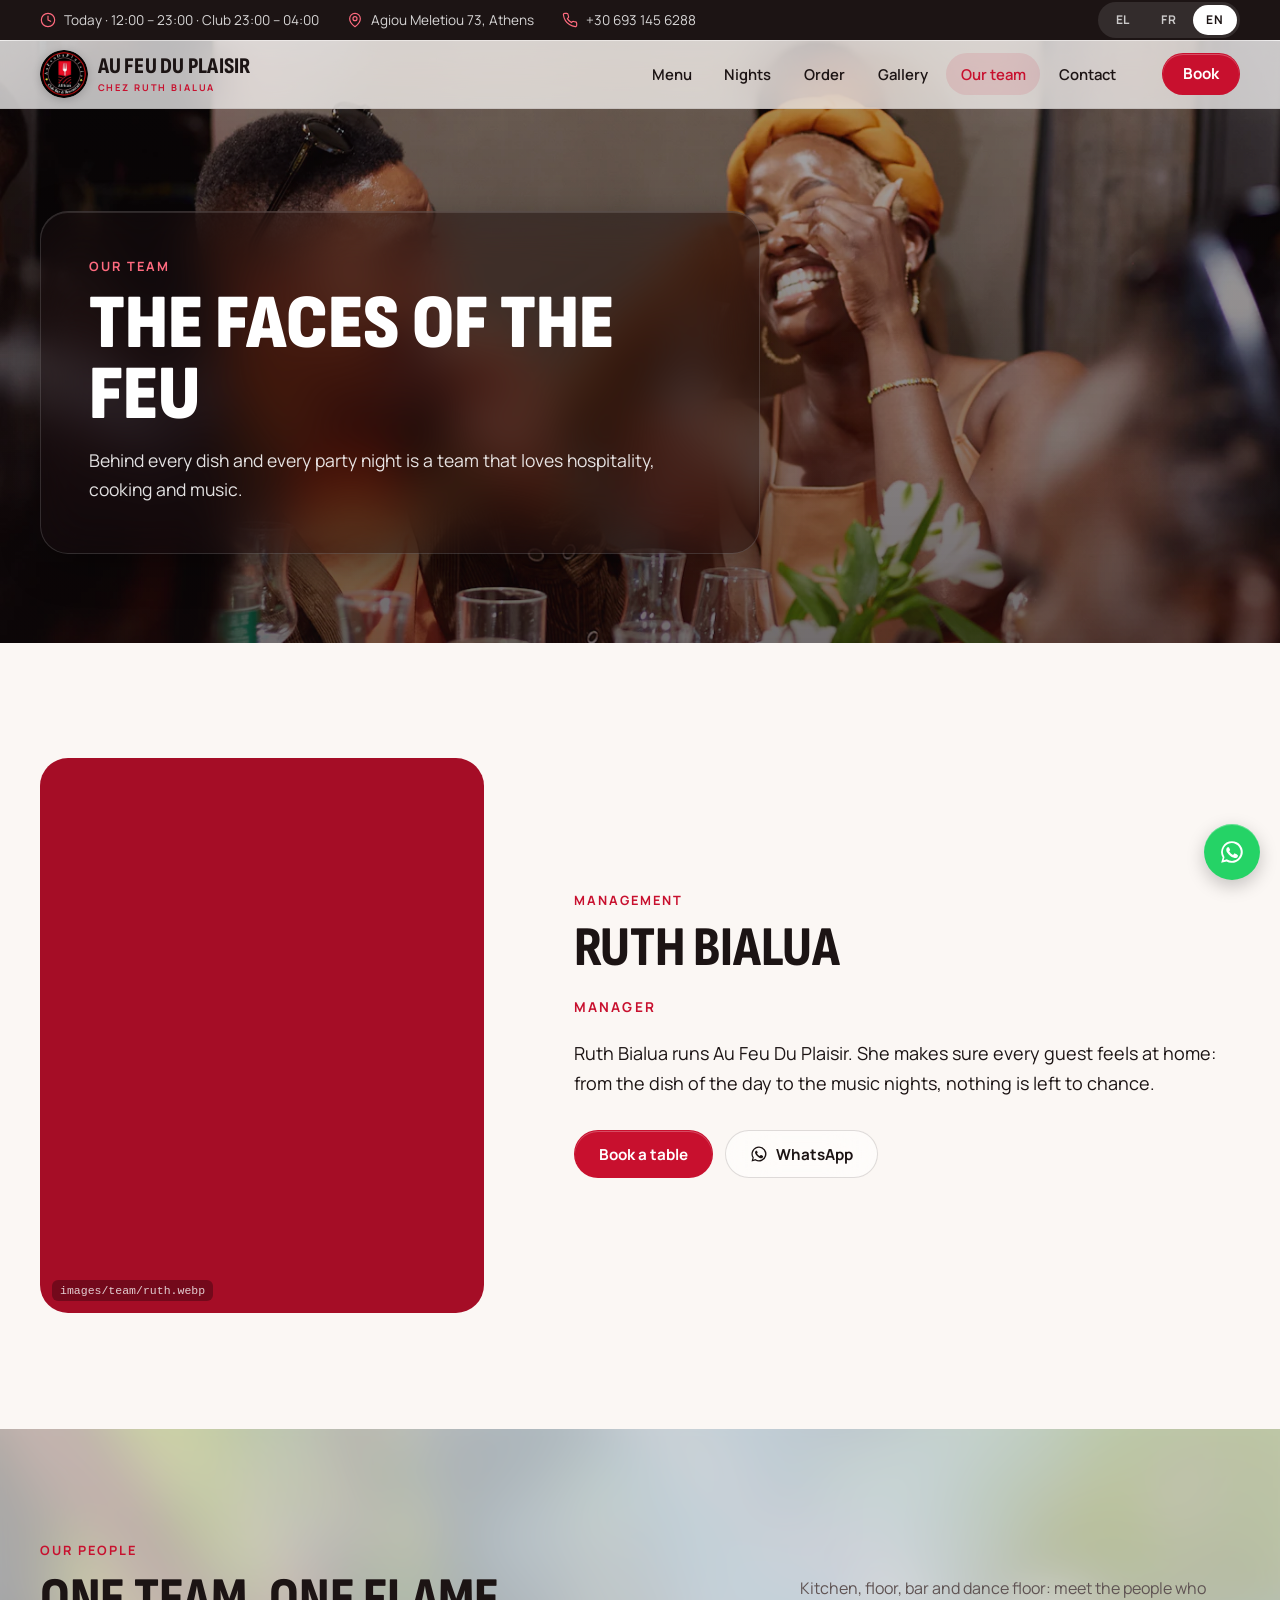
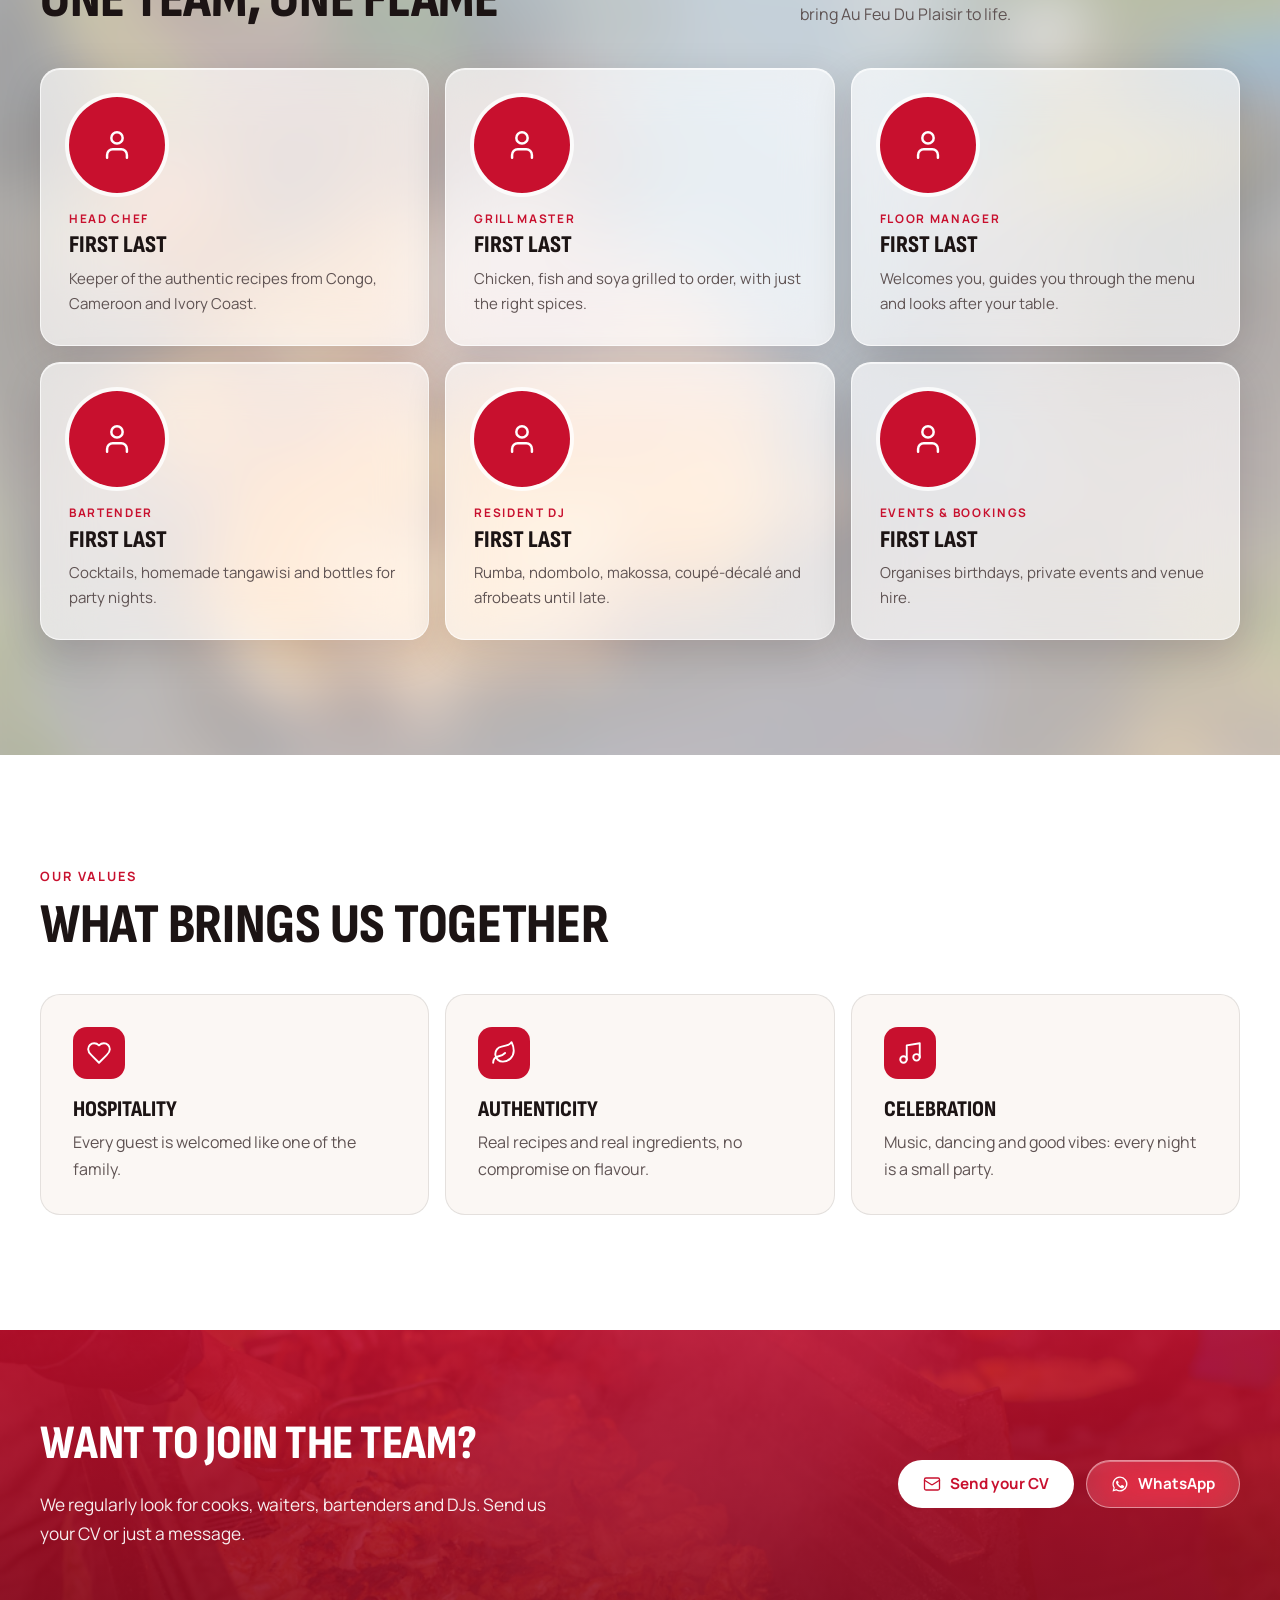
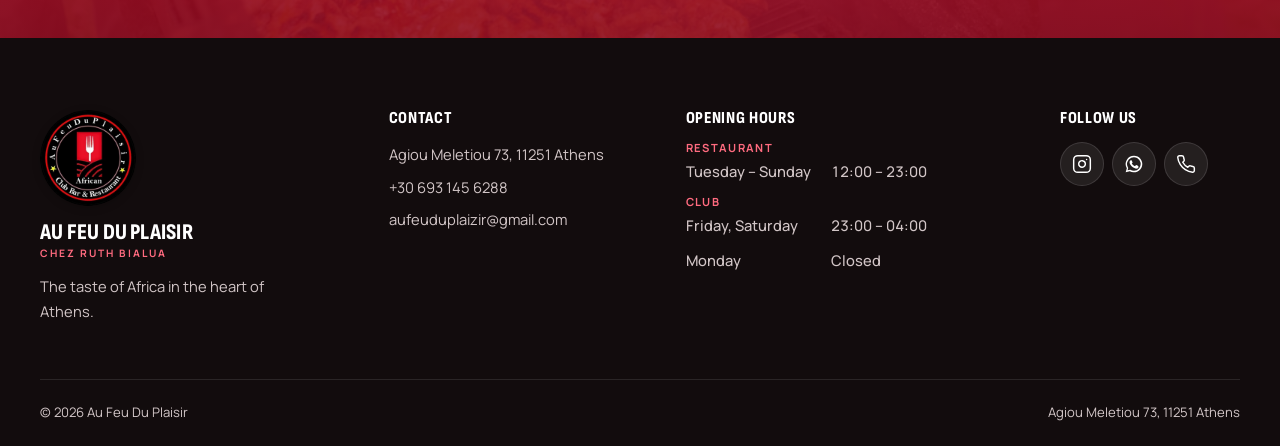
==== equipe.html @ 3b459842 "Ajoute la page « L'équipe » (equipe.html) - Ruth Bialua présentée comme manager, 6 postes à compléte" ====
<!doctype html>
<html lang="el">
<head>
  <meta charset="utf-8">
  <meta name="viewport" content="width=device-width, initial-scale=1">
  <title>Our team · Au Feu Du Plaisir</title>
  <meta name="description" content="Meet the team of Au Feu Du Plaisir, African restaurant & club in Athens, run by manager Ruth Bialua.">
  <meta name="theme-color" content="#C8102E">
  <!-- Prévisualisation : empêche Google d'indexer le brouillon. À RETIRER au lancement officiel. -->
  <meta name="robots" content="noindex, nofollow">
  <link rel="icon" href="images/favicon-48.png" type="image/png" sizes="48x48">
  <link rel="apple-touch-icon" href="images/apple-touch-icon.png">

  <!-- Open Graph (partage Facebook / WhatsApp / Instagram) -->
  <meta property="og:type" content="restaurant">
  <meta property="og:title" content="Au Feu Du Plaisir · African Restaurant & Club Athens">
  <meta property="og:description" content="Congolese, Cameroonian & Ivorian cuisine, live music and party nights — Agiou Meletiou 73, Athens.">
  <meta property="og:image" content="https://vernaudikenga-sketch.github.io/au-feu-du-plaisir/images/og-cover.jpg">
  <meta property="og:locale" content="el_GR">
  <meta property="og:locale:alternate" content="fr_FR">
  <meta property="og:locale:alternate" content="en_GB">

  <link rel="preconnect" href="https://fonts.googleapis.com">
  <link rel="preconnect" href="https://fonts.gstatic.com" crossorigin>
  <link href="https://fonts.googleapis.com/css2?family=Manrope:wght@400;500;600;700&family=Sofia+Sans+Condensed:ital,wght@0,600;0,800;0,900;1,800&display=swap" rel="stylesheet">
  <link rel="stylesheet" href="css/style.css?v=202610101032">

</head>
<body data-title-key="team.metaTitle">
  <a class="skip" href="#main" data-i18n="skip">Aller au contenu</a>

  <!-- ===== BARRE D'INFOS ===== -->
  <div class="topbar">
    <div class="container topbar__inner">
      <p class="topbar__item"><svg class="i" width="16" height="16" aria-hidden="true"><use href="#i-clock"/></svg><span id="todayHours"></span></p>
      <a class="topbar__item topbar__addr" target="_blank" rel="noopener" href="https://www.google.com/maps/dir/?api=1&destination=Agiou+Meletiou+73,+11251+Athens"><svg class="i" width="16" height="16" aria-hidden="true"><use href="#i-pin"/></svg>Agiou Meletiou 73, Athens</a>
      <a class="topbar__item topbar__phone" href="tel:+306931456288"><svg class="i" width="16" height="16" aria-hidden="true"><use href="#i-phone"/></svg>+30 693 145 6288</a>
      <div class="lang" role="group" aria-label="Language">
        <button type="button" data-lang="el" aria-label="Ελληνικά">EL</button>
        <button type="button" data-lang="fr" aria-label="Français">FR</button>
        <button type="button" data-lang="en" aria-label="English">EN</button>
      </div>
    </div>
  </div>

  <!-- ===== HEADER ===== -->
  <header class="header" id="top">
    <div class="container header__inner">
      <a href="index.html#top" class="logo" aria-label="Au Feu Du Plaisir">
        <img class="logo__mark" src="images/logo.webp" width="48" height="48" alt="">
        <span class="logo__name"><span class="logo__text">Au Feu Du Plaisir</span><span class="logo__sub">Chez Ruth Bialua</span></span>
      </a>

      <nav class="nav" id="nav" aria-label="Menu">
        <a href="index.html#menu" data-i18n="nav.menu">Menu</a>
        <a href="index.html#nights" data-i18n="nav.nights">Soirées</a>
        <a href="index.html#order" data-i18n="nav.order">Commander</a>
        <a href="index.html#gallery" data-i18n="nav.gallery">Galerie</a>
        <a href="equipe.html" class="is-active" aria-current="page" data-i18n="nav.team">L'équipe</a>
        <a href="index.html#contact" data-i18n="nav.contact">Contact</a>
      </nav>

      <a href="index.html#booking" class="btn btn--primary header__cta" data-i18n="nav.book">Réserver</a>

      <button class="burger" id="burger" aria-label="Menu" aria-expanded="false" aria-controls="nav">
        <span></span><span></span><span></span>
      </button>
    </div>
  </header>

  <main id="main">
    <!-- ===== EN-TÊTE DE PAGE ===== -->
    <section class="page-hero">
      <div class="container">
        <div class="page-hero__panel glass glass--dark">
          <p class="kicker kicker--light" data-i18n="team.eyebrow">Notre équipe</p>
          <h1 class="page-hero__title" data-i18n="team.title">Les visages du Feu</h1>
          <p class="page-hero__sub" data-i18n="team.sub"></p>
        </div>
      </div>
    </section>

    <!-- ===== MANAGER ===== -->
    <section class="section" id="founder">
      <div class="container founder__grid">
        <div class="founder__photo photo" style="background-image:url('images/team/ruth.webp'),var(--ph)" role="img" aria-label="Ruth Bialua">
          <span class="photo__label">images/team/ruth.webp</span>
        </div>
        <div>
          <p class="kicker" data-i18n="team.founderLabel">Direction</p>
          <h2 class="title" id="founderName">Ruth Bialua</h2>
          <p class="founder__role" id="founderRole"></p>
          <p class="lead" id="founderBio"></p>
          <div class="founder__ctas">
            <a href="index.html#booking" class="btn btn--primary" data-i18n="team.book">Réserver une table</a>
            <a href="https://wa.me/306931456288" class="btn btn--soft" target="_blank" rel="noopener">
              <svg width="18" height="18" aria-hidden="true"><use href="#wa"/></svg>WhatsApp</a>
          </div>
        </div>
      </div>
    </section>

    <!-- ===== L'ÉQUIPE (générée depuis config.js) ===== -->
    <section class="section section--photo section--team" id="crew">
      <div class="container">
        <div class="section__head">
          <div>
            <p class="kicker" data-i18n="team.crewEyebrow">Nos talents</p>
            <h2 class="title" data-i18n="team.crewTitle"></h2>
          </div>
          <p class="muted section__intro" data-i18n="team.crewSub"></p>
        </div>
        <div class="team-grid" id="teamGrid"></div>
      </div>
    </section>

    <!-- ===== VALEURS ===== -->
    <section class="section" id="values">
      <div class="container">
        <div class="section__head">
          <div>
            <p class="kicker" data-i18n="team.valuesEyebrow">Nos valeurs</p>
            <h2 class="title" data-i18n="team.valuesTitle"></h2>
          </div>
        </div>
        <div class="values">
          <article class="value"><svg class="i" width="26" height="26" aria-hidden="true"><use href="#i-heart"/></svg>
            <h3 data-i18n="team.v1t"></h3><p data-i18n="team.v1d"></p></article>
          <article class="value"><svg class="i" width="26" height="26" aria-hidden="true"><use href="#i-leaf"/></svg>
            <h3 data-i18n="team.v2t"></h3><p data-i18n="team.v2d"></p></article>
          <article class="value"><svg class="i" width="26" height="26" aria-hidden="true"><use href="#i-music"/></svg>
            <h3 data-i18n="team.v3t"></h3><p data-i18n="team.v3d"></p></article>
        </div>
      </div>
    </section>

    <!-- ===== RECRUTEMENT ===== -->
    <section class="section order join" id="join">
      <div class="container join__inner">
        <div>
          <h2 class="title title--light" data-i18n="team.joinTitle"></h2>
          <p class="order__sub" data-i18n="team.joinText"></p>
        </div>
        <div class="order__ctas">
          <a class="btn btn--white" id="joinMail" href="mailto:aufeuduplaizir@gmail.com">
            <svg class="i" width="18" height="18" aria-hidden="true"><use href="#i-mail"/></svg>
            <span data-i18n="team.joinMail">Envoyer votre CV</span></a>
          <a class="btn btn--glass" href="https://wa.me/306931456288" target="_blank" rel="noopener">
            <svg width="18" height="18" aria-hidden="true"><use href="#wa"/></svg>WhatsApp</a>
        </div>
      </div>
    </section>
  </main>

  <!-- ===== FOOTER ===== -->
  <footer class="footer">
    <div class="container footer__grid">
      <div class="footer__brand">
        <a href="index.html" class="logo logo--light">
          <img class="logo__mark" src="images/logo.webp" width="96" height="96" alt="" loading="lazy">
          <span class="logo__name"><span class="logo__text">Au Feu Du Plaisir</span><span class="logo__sub">Chez Ruth Bialua</span></span>
        </a>
        <p data-i18n="footer.tag"></p>
      </div>
      <div>
        <h3 class="footer__title" data-i18n="footer.contact">Contact</h3>
        <ul class="footer__list">
          <li>Agiou Meletiou 73, 11251 Athens</li>
          <li><a href="tel:+306931456288">+30 693 145 6288</a></li>
          <li><a href="mailto:aufeuduplaizir@gmail.com">aufeuduplaizir@gmail.com</a></li>
        </ul>
      </div>
      <div>
        <h3 class="footer__title" data-i18n="footer.hours">Horaires</h3>
        <table class="hours hours--footer js-hours"></table>
      </div>
      <div>
        <h3 class="footer__title" data-i18n="footer.follow">Suivez-nous</h3>
        <div class="footer__social">
          <a href="https://www.instagram.com/aufeuduplaisir_athenes/" target="_blank" rel="noopener" aria-label="Instagram"><svg class="i" width="20" height="20" aria-hidden="true"><use href="#i-instagram"/></svg></a>
          <a href="https://wa.me/306931456288" target="_blank" rel="noopener" aria-label="WhatsApp"><svg width="20" height="20" aria-hidden="true"><use href="#wa"/></svg></a>
          <a href="tel:+306931456288" aria-label="Phone"><svg class="i" width="20" height="20" aria-hidden="true"><use href="#i-phone"/></svg></a>
        </div>
      </div>
    </div>
    <div class="container footer__bottom">
      <span>© <span id="year"></span> Au Feu Du Plaisir</span>
      <span>Agiou Meletiou 73, 11251 Athens</span>
    </div>
  </footer>

  <!-- Bouton WhatsApp flottant -->
  <a class="fab" href="https://wa.me/306931456288" target="_blank" rel="noopener" aria-label="WhatsApp">
    <svg width="26" height="26" aria-hidden="true"><use href="#wa"/></svg>
  </a>

  <!-- ===== ICÔNES SVG ===== -->
  <svg width="0" height="0" style="position:absolute" aria-hidden="true">
    <!-- Logo WhatsApp (marque, plein) -->
    <symbol id="wa" viewBox="0 0 24 24"><path fill="currentColor" d="M12 2a10 10 0 0 0-8.6 15.1L2 22l5-1.3A10 10 0 1 0 12 2Zm0 18.2c-1.6 0-3.1-.4-4.4-1.2l-.3-.2-3 .8.8-2.9-.2-.3A8.2 8.2 0 1 1 12 20.2Zm4.5-6.1c-.2-.1-1.5-.7-1.7-.8-.2-.1-.4-.1-.6.1l-.8 1c-.1.2-.3.2-.5.1-.2-.1-1-.4-2-1.2-.7-.7-1.2-1.5-1.4-1.7-.1-.2 0-.4.1-.5l.4-.4.2-.4c.1-.2 0-.3 0-.4l-.8-1.9c-.2-.5-.4-.4-.6-.4h-.5c-.2 0-.5.1-.7.3-.2.3-.9.9-.9 2.2s1 2.6 1.1 2.7c.1.2 1.9 2.9 4.6 4.1 1.7.7 2.3.8 3.2.6.5-.1 1.5-.6 1.7-1.2.2-.6.2-1.1.2-1.2-.1-.1-.2-.2-.5-.3Z"/></symbol>
    <!-- Icônes Lucide (licence ISC) -->
    <symbol id="i-star" viewBox="0 0 24 24"><path fill="currentColor" stroke="none" d="M12 2l3.09 6.26L22 9.27l-5 4.87 1.18 6.88L12 17.77l-6.18 3.25L7 14.14 2 9.27l6.91-1.01L12 2z"/></symbol>
    <symbol id="i-flame" viewBox="0 0 24 24"><path d="M8.5 14.5A2.5 2.5 0 0 0 11 12c0-1.38-.5-2-1-3-1.07-2.14-.22-4.05 2-6 .5 2.5 2 4.9 4 6.5 2 1.6 3 3.5 3 5.5a7 7 0 1 1-14 0c0-1.15.43-2.29 1-3a2.5 2.5 0 0 0 2.5 2.5z"/></symbol>
    <symbol id="i-music" viewBox="0 0 24 24"><path d="M9 18V5l12-2v13"/><circle cx="6" cy="18" r="3"/><circle cx="18" cy="16" r="3"/></symbol>
    <symbol id="i-mic" viewBox="0 0 24 24"><path d="M12 2a3 3 0 0 0-3 3v7a3 3 0 0 0 6 0V5a3 3 0 0 0-3-3Z"/><path d="M19 10v2a7 7 0 0 1-14 0v-2"/><path d="M12 19v3"/></symbol>
    <symbol id="i-disc" viewBox="0 0 24 24"><circle cx="12" cy="12" r="10"/><circle cx="12" cy="12" r="2"/><path d="M6 12a6 6 0 0 1 6-6"/><path d="M18 12a6 6 0 0 1-6 6"/></symbol>
    <symbol id="i-wine" viewBox="0 0 24 24"><path d="M8 22h8"/><path d="M7 10h10"/><path d="M12 15v7"/><path d="M12 15a5 5 0 0 0 5-5c0-2-.5-4-2-8H9c-1.5 4-2 6-2 8a5 5 0 0 0 5 5Z"/></symbol>
    <symbol id="i-users" viewBox="0 0 24 24"><path d="M16 21v-2a4 4 0 0 0-4-4H6a4 4 0 0 0-4 4v2"/><circle cx="9" cy="7" r="4"/><path d="M22 21v-2a4 4 0 0 0-3-3.87"/><path d="M16 3.13a4 4 0 0 1 0 7.75"/></symbol>
    <symbol id="i-bag" viewBox="0 0 24 24"><path d="M6 2 3 6v14a2 2 0 0 0 2 2h14a2 2 0 0 0 2-2V6l-3-4Z"/><path d="M3 6h18"/><path d="M16 10a4 4 0 0 1-8 0"/></symbol>
    <symbol id="i-bike" viewBox="0 0 24 24"><circle cx="18.5" cy="17.5" r="3.5"/><circle cx="5.5" cy="17.5" r="3.5"/><circle cx="15" cy="5" r="1"/><path d="M12 17.5V14l-3-3 4-3 2 3h2"/></symbol>
    <symbol id="i-utensils" viewBox="0 0 24 24"><path d="M3 2v7c0 1.1.9 2 2 2h4a2 2 0 0 0 2-2V2"/><path d="M7 2v20"/><path d="M21 15V2a5 5 0 0 0-5 5v6c0 1.1.9 2 2 2h3Zm0 0v7"/></symbol>
    <symbol id="i-card" viewBox="0 0 24 24"><rect width="20" height="14" x="2" y="5" rx="2"/><path d="M2 10h20"/></symbol>
    <symbol id="i-check" viewBox="0 0 24 24"><path d="M20 6 9 17l-5-5"/></symbol>
    <symbol id="i-phone" viewBox="0 0 24 24"><path d="M22 16.92v3a2 2 0 0 1-2.18 2 19.79 19.79 0 0 1-8.63-3.07 19.5 19.5 0 0 1-6-6 19.79 19.79 0 0 1-3.07-8.67A2 2 0 0 1 4.11 2h3a2 2 0 0 1 2 1.72 12.84 12.84 0 0 0 .7 2.81 2 2 0 0 1-.45 2.11L8.09 9.91a16 16 0 0 0 6 6l1.27-1.27a2 2 0 0 1 2.11-.45 12.84 12.84 0 0 0 2.81.7A2 2 0 0 1 22 16.92z"/></symbol>
    <symbol id="i-pin" viewBox="0 0 24 24"><path d="M20 10c0 6-8 12-8 12s-8-6-8-12a8 8 0 0 1 16 0Z"/><circle cx="12" cy="10" r="3"/></symbol>
    <symbol id="i-mail" viewBox="0 0 24 24"><rect width="20" height="16" x="2" y="4" rx="2"/><path d="m22 7-8.97 5.7a1.94 1.94 0 0 1-2.06 0L2 7"/></symbol>
    <symbol id="i-clock" viewBox="0 0 24 24"><circle cx="12" cy="12" r="10"/><path d="M12 6v6l4 2"/></symbol>
    <symbol id="i-arrow" viewBox="0 0 24 24"><path d="M5 12h14"/><path d="m12 5 7 7-7 7"/></symbol>
    <symbol id="i-calendar" viewBox="0 0 24 24"><rect width="18" height="18" x="3" y="4" rx="2"/><path d="M16 2v4M8 2v4M3 10h18"/></symbol>
    <symbol id="i-instagram" viewBox="0 0 24 24"><rect width="20" height="20" x="2" y="2" rx="5"/><path d="M16 11.37A4 4 0 1 1 12.63 8 4 4 0 0 1 16 11.37z"/><path d="M17.5 6.5h.01"/></symbol>
    <symbol id="i-user" viewBox="0 0 24 24"><path d="M19 21v-2a4 4 0 0 0-4-4H9a4 4 0 0 0-4 4v2"/><circle cx="12" cy="7" r="4"/></symbol>
    <symbol id="i-globe" viewBox="0 0 24 24"><circle cx="12" cy="12" r="10"/><path d="M12 2a14.5 14.5 0 0 0 0 20 14.5 14.5 0 0 0 0-20"/><path d="M2 12h20"/></symbol>
    <symbol id="i-heart" viewBox="0 0 24 24"><path d="M19 14c1.49-1.46 3-3.21 3-5.5A5.5 5.5 0 0 0 16.5 3c-1.76 0-3 .5-4.5 2-1.5-1.5-2.74-2-4.5-2A5.5 5.5 0 0 0 2 8.5c0 2.3 1.5 4.05 3 5.5l7 7Z"/></symbol>
    <symbol id="i-leaf" viewBox="0 0 24 24"><path d="M11 20A7 7 0 0 1 9.8 6.1C15.5 5 17 4.48 19 2c1 2 2 4.18 2 8 0 5.5-4.78 10-10 10Z"/><path d="M2 21c0-3 1.85-5.36 5.08-6C9.5 14.52 12 13 13 12"/></symbol>
  </svg>

  <script src="js/config.js?v=202610101032"></script>
  <script src="js/i18n.js?v=202610101032"></script>
  <script src="js/main.js?v=202610101032"></script>
</body>
</html>
---- css/style.css ----
/* ==========================================================
   Au Feu Du Plaisir — feuille de style
   Direction : verre dépoli façon Apple (panneaux translucides
   flottant sur les photos), coins arrondis, boutons en pilule.
   Palette conservée : rouge / rouge foncé / blanc / crème / encre.
   ========================================================== */
:root {
  /* Couleurs */
  --red: #C8102E;
  --red-dark: #8E0B1F;
  --red-soft: #FBE9EC;
  --red-light: #FF6B7F;      /* rouge lisible sur fond sombre */
  --white: #FFFFFF;
  --cream: #FBF7F4;
  --ink: #1C1414;
  --night: #120C0D;
  --muted: #5F5353;
  --muted-light: #D2C6C7;
  --line: rgba(28, 20, 20, .1);
  --field: rgba(28, 20, 20, .16);
  --gold: #E5A400;

  /* Typographie */
  --display: "Sofia Sans Condensed", "Arial Narrow", sans-serif;
  --sans: "Manrope", system-ui, -apple-system, "Segoe UI", sans-serif;

  /* Formes */
  --r-sm: 12px;
  --r: 20px;
  --r-lg: 28px;
  --header-h: 68px;
  --ease: cubic-bezier(.2, .7, .2, 1);

  /* Verre */
  --blur: blur(24px) saturate(180%);
  --glass-light: rgba(255, 255, 255, .66);
  --glass-light-border: rgba(255, 255, 255, .7);
  --glass-dark: rgba(22, 14, 16, .5);
  --glass-dark-border: rgba(255, 255, 255, .14);
  --glass-shadow: 0 12px 40px rgba(20, 10, 12, .14), inset 0 1px 0 rgba(255, 255, 255, .65);
  --glass-shadow-dark: 0 12px 40px rgba(0, 0, 0, .3), inset 0 1px 0 rgba(255, 255, 255, .12);

  /* Emplacements photo (aplat tant que la vraie photo manque) */
  --ph: linear-gradient(#A50D26, #A50D26);
}

/* ---------- Base ---------- */
*, *::before, *::after { box-sizing: border-box; }
[hidden] { display: none !important; }
html { scroll-behavior: smooth; scroll-padding-top: calc(var(--header-h) + 12px); -webkit-text-size-adjust: 100%; }
body { margin: 0; font: 400 1rem/1.65 var(--sans); color: var(--ink); background: var(--cream); overflow-x: hidden; }
img { max-width: 100%; display: block; }
a { color: inherit; }
h1, h2, h3 { margin: 0 0 .5em; line-height: 1.05; }
p { margin: 0 0 1em; }
ul, ol { margin: 0; padding: 0; list-style: none; }
button, input, select, textarea { font: inherit; }
a, button, label, select { -webkit-tap-highlight-color: transparent; touch-action: manipulation; }
:focus-visible { outline: 3px solid var(--red); outline-offset: 2px; }

.i { fill: none; stroke: currentColor; stroke-width: 1.75; stroke-linecap: round; stroke-linejoin: round; flex: none; vertical-align: middle; }
.container { width: min(1200px, 100% - 40px); margin-inline: auto; }
.muted { color: var(--muted); }
.small { font-size: .875rem; }
.skip { position: absolute; left: -999px; top: 8px; z-index: 200; background: var(--ink); color: #fff; padding: 10px 16px; border-radius: var(--r-sm); }
.skip:focus { left: 8px; }

/* ---------- Verre ---------- */
.glass {
  background: var(--glass-light);
  -webkit-backdrop-filter: var(--blur); backdrop-filter: var(--blur);
  border: 1px solid var(--glass-light-border);
  border-radius: var(--r-lg);
  box-shadow: var(--glass-shadow);
}
.glass--dark { background: var(--glass-dark); border-color: var(--glass-dark-border); box-shadow: var(--glass-shadow-dark); color: #fff; }
.glass--red { background: rgba(200, 16, 46, .74); border-color: rgba(255, 255, 255, .24); box-shadow: 0 12px 40px rgba(142, 11, 31, .3), inset 0 1px 0 rgba(255, 255, 255, .25); color: #fff; }
.glass--clear { background: rgba(255, 255, 255, .14); border-color: rgba(255, 255, 255, .3); box-shadow: inset 0 1px 0 rgba(255, 255, 255, .3); color: #fff; }

/* Sans flou disponible, ou si le visiteur a demandé moins de transparence : verre opaque */
@supports not ((-webkit-backdrop-filter: blur(1px)) or (backdrop-filter: blur(1px))) {
  .glass { background: rgba(255, 255, 255, .95); }
  .glass--dark { background: rgba(22, 14, 16, .92); }
  .glass--red { background: var(--red); }
  .glass--clear { background: rgba(142, 11, 31, .9); }
}
@media (prefers-reduced-transparency: reduce) {
  .glass, .header { -webkit-backdrop-filter: none; backdrop-filter: none; }
  .glass { background: #fff; }
  .glass--dark { background: #1C1416; }
  .glass--red { background: var(--red); }
  .glass--clear { background: var(--red-dark); }
  .header { background: #fff; }
}

/* Sections à photo floutée en fond */
.section--photo { position: relative; isolation: isolate; overflow: hidden; }
.section--photo::before {
  content: ""; position: absolute; inset: -60px; z-index: -2;
  background: var(--bg) center / cover no-repeat; filter: blur(28px) saturate(120%);
}
.section--photo::after { content: ""; position: absolute; inset: 0; z-index: -1; background: rgba(251, 247, 244, .62); }
.section--menu { --bg: url("../images/gallery-3.webp"); }
.section--booking { --bg: url("../images/hero.webp"); }
.reviews.section--photo { --bg: url("../images/about.webp"); }

/* ---------- Typographie ---------- */
.kicker { font: 700 .8rem/1 var(--sans); letter-spacing: .16em; text-transform: uppercase; color: var(--red); margin-bottom: 1rem; }
.kicker--light { color: var(--red-light); }
.order .kicker--light { color: #fff; opacity: .85; }
.title {
  font-family: var(--display); font-weight: 800; text-transform: uppercase;
  font-size: clamp(2.25rem, 4.6vw, 3.5rem); line-height: .98; letter-spacing: -.005em;
}
.title--light { color: #fff; }
.lead { font-size: 1.125rem; }

/* ---------- Boutons ---------- */
.btn {
  display: inline-flex; align-items: center; justify-content: center; gap: .55rem;
  min-height: 48px; padding: 0 1.5rem; border-radius: 999px; border: 1px solid transparent;
  font: 700 .95rem/1 var(--sans); text-decoration: none; cursor: pointer; white-space: nowrap;
  transition: background-color .2s var(--ease), color .2s var(--ease), border-color .2s var(--ease), box-shadow .2s var(--ease);
}
.btn--lg { min-height: 54px; padding: 0 1.9rem; font-size: 1rem; }
.btn--primary { background: var(--red); color: #fff; box-shadow: inset 0 1px 0 rgba(255, 255, 255, .25); }
.btn--primary:hover { background: var(--red-dark); }
.btn--white { background: #fff; color: var(--red); }
.btn--white:hover { background: var(--ink); color: #fff; }
.btn--glass {
  background: rgba(255, 255, 255, .16); color: #fff; border-color: rgba(255, 255, 255, .45);
  -webkit-backdrop-filter: var(--blur); backdrop-filter: var(--blur);
  box-shadow: inset 0 1px 0 rgba(255, 255, 255, .35);
}
.btn--glass:hover { background: rgba(255, 255, 255, .3); }
.btn--soft {
  background: rgba(255, 255, 255, .6); color: var(--ink); border-color: rgba(28, 20, 20, .14);
  -webkit-backdrop-filter: var(--blur); backdrop-filter: var(--blur);
}
.btn--soft:hover { background: #fff; border-color: rgba(28, 20, 20, .3); }
.btn:disabled { opacity: .5; cursor: not-allowed; }

/* ---------- Barre d'infos ---------- */
.topbar { background: var(--ink); color: rgba(255, 255, 255, .82); font-size: .85rem; position: relative; z-index: 51; }
.topbar__inner { display: flex; align-items: center; gap: 1.75rem; min-height: 40px; }
.topbar__item { display: inline-flex; align-items: center; gap: .5rem; margin: 0; text-decoration: none; }
.topbar a.topbar__item:hover { color: #fff; }
.topbar__item .i { color: var(--red-light); }
.lang { display: flex; margin-left: auto; padding: 3px; gap: 2px; background: rgba(255, 255, 255, .1); border-radius: 999px; }
.lang button {
  background: none; border: 0; color: rgba(255, 255, 255, .75); cursor: pointer; border-radius: 999px;
  font: 700 .75rem/1 var(--sans); letter-spacing: .06em; min-width: 44px; min-height: 30px; padding: 0 .6rem;
  transition: background-color .2s var(--ease), color .2s var(--ease);
}
.lang button:hover { color: #fff; }
.lang button[aria-pressed="true"] { background: #fff; color: var(--ink); }

/* ---------- Header (barre de verre) ---------- */
.header {
  position: sticky; top: 0; z-index: 50;
  background: rgba(255, 255, 255, .72);
  -webkit-backdrop-filter: var(--blur); backdrop-filter: var(--blur);
  border-bottom: 1px solid rgba(28, 20, 20, .08);
}
.header__inner { height: var(--header-h); display: flex; align-items: center; gap: 2rem; }
.logo { display: inline-flex; align-items: center; gap: .6rem; text-decoration: none; margin-right: auto; }
.logo__mark { width: 48px; height: 48px; border-radius: 50%; flex: none; box-shadow: 0 2px 8px rgba(0, 0, 0, .18); }
.footer .logo__mark { width: 96px; height: 96px; }
.footer .logo { flex-direction: column; align-items: flex-start; gap: 1rem; }
.logo__text { font: 800 1.4rem/1 var(--display); text-transform: uppercase; letter-spacing: .01em; white-space: nowrap; }
.logo__name { display: flex; flex-direction: column; gap: .25rem; }
.logo__sub { font: 700 .58rem/1 var(--sans); letter-spacing: .2em; text-transform: uppercase; color: var(--red); white-space: nowrap; }
.footer .logo__sub { color: var(--red-light); font-size: .64rem; }
.nav { display: flex; align-items: center; gap: .25rem; }
.nav a { font-weight: 600; font-size: .93rem; text-decoration: none; padding: .55rem .9rem; border-radius: 999px; transition: background-color .2s var(--ease), color .2s var(--ease); }
.nav a:hover { background: rgba(28, 20, 20, .06); }
.nav a.is-active { background: rgba(200, 16, 46, .1); color: var(--red); }
.header__cta { min-height: 42px; padding: 0 1.25rem; }
.burger { display: none; background: none; border: 0; width: 44px; height: 44px; padding: 10px; cursor: pointer; color: var(--ink); }
.burger span { display: block; height: 2px; background: currentColor; border-radius: 2px; margin: 5px 0; transition: transform .25s var(--ease), opacity .2s; }
.burger[aria-expanded="true"] span:nth-child(1) { transform: translateY(7px) rotate(45deg); }
.burger[aria-expanded="true"] span:nth-child(2) { opacity: 0; }
.burger[aria-expanded="true"] span:nth-child(3) { transform: translateY(-7px) rotate(-45deg); }

/* ---------- Hero ---------- */
.hero {
  position: relative; isolation: isolate; overflow: hidden;
  margin-top: calc(var(--header-h) * -1);
  padding: calc(var(--header-h) + clamp(40px, 6vw, 88px)) 0 clamp(32px, 4vw, 48px);
  min-height: min(920px, 100svh);
  display: flex; flex-direction: column; justify-content: center; gap: clamp(32px, 5vw, 64px);
}
.hero__bg {
  position: absolute; inset: 0; z-index: -1;
  background:
    linear-gradient(90deg, rgba(18, 10, 12, .55) 0%, rgba(18, 10, 12, .15) 60%, rgba(18, 10, 12, .05) 100%),
    url("../images/hero.webp") center / cover no-repeat,
    var(--red-dark);
}
.hero__grid { display: grid; grid-template-columns: minmax(0, 640px) 1fr; gap: 32px; align-items: end; }
.hero__panel { padding: clamp(28px, 4vw, 48px); }
.hero__title {
  font: 900 clamp(2.8rem, 6.4vw, 5.6rem)/.9 var(--display); text-transform: uppercase; letter-spacing: -.01em;
  color: #fff; margin-bottom: 1.25rem;
}
.hero__title em { font-style: normal; color: var(--red-light); }
.hero__sub { font-size: clamp(1.02rem, 1.5vw, 1.15rem); color: rgba(255, 255, 255, .88); max-width: 44ch; }
.hero__ctas { display: flex; flex-wrap: wrap; gap: .75rem; margin: 1.75rem 0 1.75rem; }
.rating { display: inline-flex; align-items: center; gap: .75rem; padding-top: 1.25rem; border-top: 1px solid rgba(255, 255, 255, .18); text-decoration: none; color: #fff; }
.rating__num { font: 800 1.6rem/1 var(--display); }
.rating__label { color: rgba(255, 255, 255, .78); font-size: .92rem; font-weight: 600; }
.rating:hover .rating__label { color: #fff; }
.stars { display: inline-flex; gap: 2px; color: var(--gold); }
.stars__half { position: relative; display: inline-flex; color: rgba(150, 140, 140, .5); }
.stars__half .i + .i { position: absolute; inset: 0; color: var(--gold); clip-path: inset(0 40% 0 0); }

.hero__side { display: flex; justify-content: flex-end; }
.hero__daily { width: min(340px, 100%); padding: 1.4rem 1.5rem; border-radius: var(--r); }
.hero__daily .hero__daily-label { display: flex; justify-content: space-between; gap: .5rem; font: 700 .72rem/1 var(--sans); letter-spacing: .14em; text-transform: uppercase; color: var(--red); margin: 0 0 .7rem; }
.hero__daily-label span:last-child { color: var(--muted); }
.hero__daily h3 { font: 800 1.6rem/1 var(--display); text-transform: uppercase; margin: 0 0 .35rem; }
.hero__daily p { margin: 0 0 .8rem; color: var(--muted); font-size: .9rem; line-height: 1.5; }
.hero__daily-foot { display: flex; align-items: center; justify-content: space-between; gap: .5rem; }
.hero__daily-price { font: 800 1.5rem/1 var(--display); color: var(--red); }

/* Bandeau (verre rouge) */
.band { display: grid; grid-template-columns: repeat(4, 1fr); border-radius: var(--r); }
.band__item { display: flex; gap: .9rem; align-items: flex-start; padding: 1.4rem 1.5rem; }
.band__item + .band__item { border-left: 1px solid rgba(255, 255, 255, .22); }
.band__item .i { margin-top: 2px; }
.band h2 { font: 800 1.2rem/1.05 var(--display); text-transform: uppercase; margin: 0 0 .25rem; }
.band p { margin: 0; font-size: .86rem; color: rgba(255, 255, 255, .88); }

/* Emplacements photo */
.photo { position: relative; background-size: cover; background-position: center; overflow: hidden; border-radius: var(--r); }
.photo__label { position: absolute; left: 12px; bottom: 12px; font: 500 .72rem/1 ui-monospace, monospace; color: rgba(255, 255, 255, .8); background: rgba(0, 0, 0, .3); padding: 5px 8px; border-radius: 6px; }
.photo.has-img .photo__label { display: none; }

/* ---------- Sections ---------- */
.section { padding: clamp(72px, 9vw, 120px) 0; }
#about, #gallery, #contact { background: #fff; }
.section__head { display: flex; justify-content: space-between; align-items: flex-end; gap: 1.5rem 3rem; flex-wrap: wrap; margin-bottom: 2.5rem; }
.section__head .title { margin: 0; }
.section__intro { max-width: 44ch; margin: 0; }

/* ---------- Histoire ---------- */
.about__grid { display: grid; grid-template-columns: .9fr 1.1fr; gap: clamp(40px, 7vw, 104px); align-items: center; }
.about__media { aspect-ratio: 4 / 5; border-radius: var(--r-lg); }
.countries { display: flex; flex-wrap: wrap; gap: .6rem; margin-top: 2rem; }
.countries li { display: inline-flex; align-items: center; gap: .6rem; padding: .6rem 1.1rem; background: var(--cream); border: 1px solid var(--line); border-radius: 999px; font-weight: 600; font-size: .92rem; }

/* Drapeaux (CSS pur) */
.flag { display: inline-block; width: 24px; height: 16px; border-radius: 3px; box-shadow: 0 0 0 1px rgba(0, 0, 0, .1); flex: none; }
.flag--sm { width: 18px; height: 12px; border-radius: 2px; }
.flag--cd { background: linear-gradient(150deg, #007FFF 0 38%, #F7D618 38% 42%, #CE1021 42% 58%, #F7D618 58% 62%, #007FFF 62%); }
.flag--cm { background: linear-gradient(90deg, #007A5E 0 33.3%, #CE1126 33.3% 66.6%, #FCD116 66.6%); }
.flag--ci { background: linear-gradient(90deg, #F77F00 0 33.3%, #fff 33.3% 66.6%, #009E60 66.6%); }
.origin { display: inline-flex; align-items: center; gap: .4rem; font: 600 .75rem/1 var(--sans); color: var(--muted); }

/* ---------- Menu ---------- */
.menu__panel { padding: clamp(20px, 3.5vw, 40px); }
.tabs { display: inline-flex; flex-wrap: wrap; gap: 4px; padding: 4px; margin-bottom: 1rem; background: rgba(120, 110, 112, .14); border-radius: 999px; }
.tabs button {
  background: none; border: 0; cursor: pointer; min-height: 44px; padding: 0 1.2rem; border-radius: 999px;
  font: 700 .93rem/1 var(--sans); color: var(--muted);
  transition: background-color .2s var(--ease), color .2s var(--ease), box-shadow .2s var(--ease);
}
.tabs button:hover { color: var(--ink); }
.tabs button[aria-selected="true"] { background: #fff; color: var(--red); box-shadow: 0 2px 8px rgba(28, 20, 20, .12); }
.menu__list { display: grid; grid-template-columns: repeat(2, 1fr); gap: 0 3.5rem; }
.dish { padding: 1.3rem 0; border-bottom: 1px solid var(--line); }
.dish__top { display: flex; align-items: baseline; gap: .75rem; }
.dish__name { font: 800 1.35rem/1.1 var(--display); text-transform: uppercase; margin: 0; }
.dish__dots { flex: 1; border-bottom: 2px dotted rgba(28, 20, 20, .22); transform: translateY(-4px); min-width: 24px; }
.dish__price { font: 800 1.3rem/1 var(--display); color: var(--red); white-space: nowrap; font-variant-numeric: tabular-nums; }
.dish__meta { display: flex; flex-wrap: wrap; align-items: center; gap: .5rem .75rem; margin: .55rem 0 .35rem; }
.dish__desc { margin: 0; color: var(--muted); font-size: .94rem; }
.tag { font: 700 .66rem/1 var(--sans); text-transform: uppercase; letter-spacing: .1em; padding: .35rem .6rem; border-radius: 999px; background: rgba(200, 16, 46, .1); color: var(--red); }
.tag--veg { background: rgba(30, 122, 60, .12); color: #1E7A3C; }
.menu__note { margin: 1.5rem 0 0; font-size: .875rem; }

/* ---------- Soirées ---------- */
.nights { position: relative; isolation: isolate; color: #EFE4E4; background: var(--night); }
.nights::before {
  content: ""; position: absolute; inset: 0; z-index: -1;
  background: linear-gradient(rgba(18, 12, 13, .62), rgba(18, 12, 13, .8)), url("../images/night.webp") center / cover no-repeat;
}
.nights__grid { display: grid; grid-template-columns: 1.15fr .85fr; gap: clamp(32px, 5vw, 72px); align-items: start; }
.nights__sub { color: var(--muted-light); font-size: 1.05rem; max-width: 50ch; margin-bottom: 2rem; }
.nlist { display: grid; grid-template-columns: 1fr 1fr; gap: 12px; }
.nlist li { display: grid; gap: .8rem; padding: 1.4rem; border-radius: var(--r); }
.nlist .i { width: 44px; height: 44px; padding: 11px; color: #fff; background: rgba(200, 16, 46, .8); border-radius: 12px; }
.nlist h3 { font: 800 1.25rem/1.1 var(--display); text-transform: uppercase; color: #fff; margin: 0 0 .3rem; }
.nlist p { margin: 0; color: var(--muted-light); font-size: .9rem; }
.nights__ctas { display: flex; flex-wrap: wrap; gap: .75rem; margin-top: 2rem; }
.nights__side { position: sticky; top: calc(var(--header-h) + 24px); }
.agenda { padding: 1.6rem; border-radius: var(--r); }
.agenda__title { display: flex; align-items: center; gap: .6rem; font: 800 1.15rem/1 var(--display); text-transform: uppercase; color: #fff; margin: 0 0 1rem; }
.agenda__title .i { color: var(--red-light); }
.event { display: grid; grid-template-columns: auto 1fr auto; gap: 1rem; align-items: center; padding: .9rem 0; border-top: 1px solid rgba(255, 255, 255, .12); }
.event__date { width: 56px; text-align: center; background: var(--red); color: #fff; border-radius: 12px; padding: .45rem 0; font: 700 .65rem/1.2 var(--sans); text-transform: uppercase; }
.event__date strong { display: block; font: 800 1.45rem/1 var(--display); }
.event h4 { margin: 0 0 .15rem; color: #fff; font-size: 1rem; }
.event p { margin: 0; font-size: .875rem; color: var(--muted-light); }
.event__time { font-weight: 700; color: var(--red-light); font-variant-numeric: tabular-nums; }
.agenda__empty { margin: 0; color: var(--muted-light); font-size: .94rem; }
.agenda__empty a { color: #fff; font-weight: 600; text-underline-offset: 3px; }

/* ---------- À emporter ---------- */
.order { position: relative; isolation: isolate; color: #fff; background: var(--red); }
.order::before {
  content: ""; position: absolute; inset: 0; z-index: -1;
  background: linear-gradient(rgba(200, 16, 46, .86), rgba(142, 11, 31, .9)), url("../images/gallery-2.webp") center / cover no-repeat;
}
.order__grid { display: grid; grid-template-columns: 1fr 1fr; gap: clamp(40px, 6vw, 88px); align-items: center; }
.order__sub { font-size: 1.08rem; color: rgba(255, 255, 255, .92); max-width: 46ch; }
.order__ctas { display: flex; flex-wrap: wrap; gap: .75rem; margin-top: 2rem; }
.order__cards { display: grid; grid-template-columns: 1fr 1fr; gap: 12px; }
.ocard { padding: 1.9rem 1.6rem; border-radius: var(--r); }
.ocard .i { width: 48px; height: 48px; padding: 12px; background: #fff; color: var(--red); border-radius: 14px; }
.ocard h3 { font: 800 1.5rem/1 var(--display); text-transform: uppercase; margin: 1.2rem 0 .5rem; }
.ocard p { margin: 0; color: rgba(255, 255, 255, .9); font-size: .94rem; }
.platforms { margin-top: 1.75rem; display: flex; flex-wrap: wrap; align-items: center; gap: .75rem; font-size: .9rem; }
.platforms__list { display: flex; flex-wrap: wrap; gap: .5rem; }
.platforms__list a { display: inline-flex; align-items: center; min-height: 40px; padding: 0 1.1rem; background: rgba(255, 255, 255, .16); border: 1px solid rgba(255, 255, 255, .4); border-radius: 999px; text-decoration: none; font-weight: 700; }
.platforms__list a:hover { background: #fff; color: var(--red); }

/* ---------- Galerie ---------- */
.gallery { display: grid; grid-template-columns: repeat(4, 1fr); grid-auto-rows: 240px; gap: 12px; }
.gallery .photo { border-radius: var(--r); }
.gallery .g1 { grid-column: span 2; grid-row: span 2; }

/* ---------- Avis ---------- */
.reviews { padding: clamp(56px, 7vw, 96px) 0; }
.reviews__inner { display: grid; grid-template-columns: auto 1fr auto; gap: clamp(28px, 4vw, 56px); align-items: center; padding: clamp(24px, 4vw, 44px); }
.reviews__score { display: grid; justify-items: start; gap: .5rem; padding-right: clamp(28px, 4vw, 56px); border-right: 1px solid var(--line); }
.reviews__num { font: 900 5rem/.85 var(--display); color: var(--red); }
.reviews__num small { font-size: 1.6rem; color: var(--muted); margin-left: .2rem; }
.reviews__count { font-weight: 600; color: var(--muted); font-size: .92rem; }
.reviews__text .title { font-size: clamp(1.9rem, 3.4vw, 2.6rem); }
.reviews__text p { margin: 0; max-width: 52ch; }
.reviews__ctas { display: flex; flex-direction: column; gap: .75rem; }

/* ---------- Réservation ---------- */
.booking__grid { display: grid; grid-template-columns: .85fr 1.15fr; gap: clamp(40px, 6vw, 88px); align-items: start; }
.contact-list { display: grid; gap: .25rem; margin: 2rem 0 1.5rem; }
.contact-list li { display: flex; align-items: center; gap: .75rem; }
.contact-list svg { color: var(--red); }
.contact-list a { display: inline-flex; align-items: center; min-height: 44px; font-weight: 700; font-size: 1.1rem; text-decoration: none; }
.contact-list a:hover { color: var(--red); }
.form { padding: clamp(24px, 4vw, 40px); display: grid; gap: 1.1rem; }
.types { border: 0; padding: 0; margin: 0; display: grid; grid-template-columns: repeat(3, 1fr); gap: .6rem; }
.types legend { font-size: .85rem; font-weight: 700; margin-bottom: .5rem; padding: 0; }
.type { position: relative; cursor: pointer; }
.type input { position: absolute; opacity: 0; pointer-events: none; }
.type__card { height: 100%; display: grid; justify-items: start; gap: .2rem; padding: 1rem; border: 1px solid var(--field); border-radius: var(--r-sm); background: rgba(255, 255, 255, .55); transition: border-color .2s var(--ease), background-color .2s var(--ease); }
.type__icon { color: var(--red); margin-bottom: .35rem; }
.type__card strong { font-size: .95rem; }
.type__card small { color: var(--muted); font-size: .8rem; line-height: 1.35; }
.type:hover .type__card { border-color: rgba(28, 20, 20, .4); }
.type input:checked + .type__card { border-color: var(--red); background: rgba(255, 255, 255, .92); box-shadow: inset 0 0 0 1px var(--red); }
.type input:focus-visible + .type__card { outline: 3px solid var(--red); outline-offset: 2px; }
.form__row { display: grid; grid-template-columns: 1fr 1fr; gap: 1rem; }
.form__row--3 { grid-template-columns: 1.3fr 1fr 1fr; }
.form label { display: grid; gap: .4rem; font-size: .85rem; font-weight: 700; }
.form input, .form select, .form textarea {
  width: 100%; min-height: 48px; font: 400 1rem/1.4 var(--sans); color: var(--ink);
  padding: .7rem .95rem; border: 1px solid var(--field); border-radius: var(--r-sm); background: rgba(255, 255, 255, .75);
  transition: border-color .2s var(--ease), box-shadow .2s var(--ease), background-color .2s var(--ease);
}
.form textarea { resize: vertical; }
.form input:focus, .form select:focus, .form textarea:focus { outline: none; background: #fff; border-color: var(--red); box-shadow: 0 0 0 4px rgba(200, 16, 46, .15); }
.form select:disabled { background: rgba(255, 255, 255, .45); color: var(--muted); }
.form .is-invalid { border-color: var(--red); background: var(--red-soft); }
.form__warn { margin: 0; color: var(--red-dark); background: rgba(251, 233, 236, .9); padding: .75rem 1rem; border-radius: var(--r-sm); font-size: .9rem; font-weight: 600; }
.form__error { color: var(--red); font-weight: 700; font-size: .9rem; margin: 0; }
.check { display: flex !important; align-items: flex-start; gap: .65rem !important; font-weight: 400 !important; color: var(--muted); cursor: pointer; }
.check input { width: 20px !important; min-height: 20px !important; height: 20px; margin: 1px 0 0; accent-color: var(--red); flex: none; }
.check.is-invalid span { color: var(--red); }
.hp { position: absolute; left: -9999px; }
.form__actions .btn { width: 100%; }
.form .small { margin: 0; }
.form__fallback { margin: 0; font-size: .9rem; }
.form__fallback a { color: var(--red); font-weight: 700; }
.success { padding: clamp(28px, 5vw, 48px); text-align: center; }
.success__icon { width: 64px; height: 64px; margin: 0 auto 1.25rem; border-radius: 50%; display: grid; place-items: center; background: var(--red); color: #fff; }
.success h3 { font: 800 2.2rem/1 var(--display); text-transform: uppercase; }
.success__recap { display: grid; grid-template-columns: auto 1fr; gap: .45rem 1.25rem; text-align: left; background: rgba(255, 255, 255, .7); border-radius: var(--r-sm); padding: 1.25rem 1.5rem; margin: 1.5rem 0; }
.success__recap dt { font-weight: 700; color: var(--muted); }
.success__recap dd { margin: 0; }

/* ---------- Contact ---------- */
.contact__grid { display: grid; grid-template-columns: 1fr 1.2fr; gap: clamp(40px, 6vw, 88px); align-items: stretch; }
.info { margin: 0 0 2rem; display: grid; }
.info__row { display: flex; gap: 1rem; padding: 1rem 0; border-top: 1px solid var(--line); }
.info__row:last-child { border-bottom: 1px solid var(--line); }
.info__row > .i { color: var(--red); margin-top: 2px; }
.info dt { font: 700 .74rem/1 var(--sans); letter-spacing: .14em; text-transform: uppercase; color: var(--muted); margin-bottom: .4rem; }
.info dd { margin: 0; font-weight: 600; }
.info a { text-decoration: none; }
.info a:hover { color: var(--red); text-decoration: underline; text-underline-offset: 3px; }
.hours { border-collapse: collapse; font-weight: 500; }
.hours td { padding: .1rem 1.25rem .1rem 0; white-space: nowrap; font-variant-numeric: tabular-nums; }
.hours th { text-align: left; font: 700 .7rem/1 var(--sans); letter-spacing: .12em; text-transform: uppercase; color: var(--red); padding: .7rem 0 .25rem; }
.hours tr:first-child th { padding-top: 0; }
.hours__closed td { color: var(--muted); padding-top: .55rem; }
.map { overflow: hidden; min-height: 420px; background: var(--cream); }
.map iframe { width: 100%; height: 100%; min-height: 420px; border: 0; display: block; }
.map__placeholder { height: 100%; min-height: 420px; display: grid; place-content: center; justify-items: center; gap: 1rem; text-align: center; padding: 24px; color: var(--muted); }
.map__placeholder .i { color: var(--red); }
.map__placeholder p { margin: 0; max-width: 34ch; font-size: .92rem; }

/* ---------- Footer ---------- */
.footer { background: var(--night); color: var(--muted-light); padding: 72px 0 0; font-size: .92rem; }
.footer__grid { display: grid; grid-template-columns: 1.2fr 1fr 1.3fr .7fr; gap: 2.5rem; }
.logo--light { color: #fff; }
.footer__brand p { margin: 1rem 0 0; max-width: 30ch; }
.footer__title { font: 800 1.05rem/1 var(--display); text-transform: uppercase; letter-spacing: .04em; color: #fff; margin: 0 0 1rem; }
.footer__list { display: grid; gap: .5rem; }
.footer a { text-decoration: none; }
.footer a:hover { color: #fff; }
.hours--footer th { color: var(--red-light); }
.hours--footer .hours__closed td { color: var(--muted-light); }
.footer__social { display: flex; gap: .5rem; }
.footer__social a { width: 44px; height: 44px; display: grid; place-items: center; background: rgba(255, 255, 255, .08); border: 1px solid rgba(255, 255, 255, .12); border-radius: 50%; color: #fff; transition: background-color .2s var(--ease), border-color .2s var(--ease); }
.footer__social a:hover { background: var(--red); border-color: var(--red); }
.footer__bottom { display: flex; justify-content: space-between; flex-wrap: wrap; gap: .5rem 1rem; margin-top: 56px; padding: 1.4rem 0; border-top: 1px solid rgba(255, 255, 255, .1); font-size: .82rem; }

/* ---------- WhatsApp flottant ---------- */
.fab { position: fixed; right: 20px; bottom: calc(20px + env(safe-area-inset-bottom)); z-index: 40; width: 56px; height: 56px; border-radius: 50%; display: grid; place-items: center; background: #25D366; color: #fff; box-shadow: 0 6px 18px rgba(0, 0, 0, .22), inset 0 1px 0 rgba(255, 255, 255, .3); }

/* ---------- Mouvement réduit ---------- */
@media (prefers-reduced-motion: reduce) {
  html { scroll-behavior: auto; }
  *, *::before, *::after { transition: none !important; }
}

/* ---------- Responsive ---------- */
@media (max-width: 1024px) {
  .header__inner { gap: 1rem; }
  .nav a { padding: .55rem .65rem; }
  .band { grid-template-columns: 1fr 1fr; }
  .band__item:nth-child(3) { border-left: 0; }
  .band__item:nth-child(n+3) { border-top: 1px solid rgba(255, 255, 255, .22); }
  .reviews__inner { grid-template-columns: auto 1fr; }
  .reviews__ctas { grid-column: 1 / -1; flex-direction: row; }
  .footer__grid { grid-template-columns: 1fr 1fr; }
  .nlist { grid-template-columns: 1fr; }
}

@media (max-width: 900px) {
  .burger { display: block; }
  .header__cta { display: none; }
  .nav {
    position: absolute; top: calc(100% + 8px); left: 12px; right: 12px; flex-direction: column; align-items: stretch; gap: 2px;
    padding: .5rem; border-radius: var(--r);
    background: rgba(255, 255, 255, .85); -webkit-backdrop-filter: var(--blur); backdrop-filter: var(--blur);
    border: 1px solid rgba(255, 255, 255, .7); box-shadow: 0 16px 40px rgba(28, 20, 20, .18);
  }
  .nav:not(.is-open) { display: none; }
  .nav a { padding: .95rem 1rem; border-radius: 14px; }
  .hero { min-height: 0; }
  .hero__grid, .about__grid, .nights__grid, .order__grid, .booking__grid, .contact__grid { grid-template-columns: 1fr; }
  .hero__side { justify-content: flex-start; }
  .nights__side { position: static; }
  .about__media { aspect-ratio: 16 / 10; }
  .menu__list { grid-template-columns: 1fr; }
  .gallery { grid-template-columns: 1fr 1fr; grid-auto-rows: 200px; }
  .gallery .g5 { grid-column: span 2; }
}

@media (max-width: 600px) {
  .container { width: min(1200px, 100% - 32px); }
  .topbar__addr, .topbar__phone { display: none; }
  .logo__text { font-size: 1.15rem; }
  .logo__mark { width: 42px; height: 42px; }
  .hero__bg { background:
    linear-gradient(rgba(18, 10, 12, .35), rgba(18, 10, 12, .55)),
    url("../images/hero.webp") center / cover no-repeat, var(--red-dark); }
  .hero__ctas .btn { flex: 1 1 100%; }
  .hero__daily { width: 100%; }
  .band { grid-template-columns: 1fr; }
  .band__item + .band__item { border-left: 0; border-top: 1px solid rgba(255, 255, 255, .22); }
  .band__item { padding: 1.1rem 1.25rem; }
  .order__cards { grid-template-columns: 1fr; }
  .types { grid-template-columns: 1fr; }
  .type__card { grid-template-columns: auto 1fr; column-gap: .9rem; align-items: center; }
  .type__icon { grid-row: span 2; margin: 0; }
  .form__row, .form__row--3 { grid-template-columns: 1fr; }
  .reviews__inner { grid-template-columns: 1fr; }
  .reviews__score { padding: 0 0 1.5rem; border-right: 0; border-bottom: 1px solid var(--line); }
  .reviews__ctas { flex-direction: column; }
  .gallery { grid-auto-rows: 150px; }
  .footer__grid { grid-template-columns: 1fr; }
  .tabs { display: flex; border-radius: 22px; }
  .tabs button { flex: 1 1 auto; padding: 0 .9rem; }
  .dish__name { font-size: 1.2rem; }
}

/* ==========================================================
   Page « L'équipe » (equipe.html)
   ========================================================== */
.page-hero {
  position: relative; isolation: isolate; overflow: hidden;
  margin-top: calc(var(--header-h) * -1);
  padding: calc(var(--header-h) + clamp(56px, 8vw, 120px)) 0 clamp(56px, 7vw, 96px);
}
.page-hero::before {
  content: ""; position: absolute; inset: 0; z-index: -1;
  background: linear-gradient(rgba(18, 10, 12, .35), rgba(18, 10, 12, .6)), url("../images/about.webp") center 30% / cover no-repeat, var(--red-dark);
}
.page-hero__panel { max-width: 720px; padding: clamp(28px, 4vw, 48px); }
.page-hero__title { font: 900 clamp(2.8rem, 6vw, 5rem)/.92 var(--display); text-transform: uppercase; color: #fff; margin-bottom: 1rem; }
.page-hero__sub { margin: 0; font-size: 1.1rem; color: rgba(255, 255, 255, .88); max-width: 52ch; }

.founder__grid { display: grid; grid-template-columns: .8fr 1.2fr; gap: clamp(40px, 7vw, 104px); align-items: center; }
.founder__photo { aspect-ratio: 4 / 5; border-radius: var(--r-lg); }
.founder__role { font: 700 .85rem/1 var(--sans); letter-spacing: .16em; text-transform: uppercase; color: var(--red); margin: -.25rem 0 1.5rem; }
.founder__ctas { display: flex; flex-wrap: wrap; gap: .75rem; margin-top: 2rem; }

.section--team { --bg: url("../images/gallery-2.webp"); }
.team-grid { display: grid; grid-template-columns: repeat(3, 1fr); gap: 16px; }
.member { padding: 1.75rem; border-radius: var(--r); display: flex; flex-direction: column; }
.member__photo { width: 96px; height: 96px; border-radius: 50%; object-fit: cover; margin-bottom: 1.25rem; box-shadow: 0 0 0 4px rgba(255, 255, 255, .8); }
.member__photo--empty { display: grid; place-items: center; background: var(--red); color: #fff; font: 800 2rem/1 var(--display); }
.member__role { font: 700 .74rem/1 var(--sans); letter-spacing: .14em; text-transform: uppercase; color: var(--red); margin: 0 0 .5rem; }
.member__name { font: 800 1.5rem/1.05 var(--display); text-transform: uppercase; margin: 0 0 .6rem; }
.member__bio { color: var(--muted); font-size: .94rem; margin: 0; }
.member__langs { display: inline-flex; align-items: center; gap: .4rem; margin: 1rem 0 0; padding-top: 1rem; border-top: 1px solid var(--line); font-size: .85rem; font-weight: 600; color: var(--muted); }

#values { background: #fff; }
.values { display: grid; grid-template-columns: repeat(3, 1fr); gap: 16px; }
.value { padding: 2rem; border-radius: var(--r); background: var(--cream); border: 1px solid var(--line); }
.value .i { width: 52px; height: 52px; padding: 13px; border-radius: 14px; background: var(--red); color: #fff; }
.value h3 { font: 800 1.4rem/1 var(--display); text-transform: uppercase; margin: 1.25rem 0 .5rem; }
.value p { margin: 0; color: var(--muted); }

.join { padding: clamp(56px, 7vw, 96px) 0; }
.join__inner { display: flex; justify-content: space-between; align-items: center; gap: 2rem 4rem; flex-wrap: wrap; }
.join .title { font-size: clamp(2rem, 4vw, 3rem); }
.join .order__sub { margin: 0; }
.join .order__ctas { margin: 0; }

@media (max-width: 900px) {
  .founder__grid { grid-template-columns: 1fr; }
  .founder__photo { aspect-ratio: 4 / 3; }
  .team-grid, .values { grid-template-columns: 1fr 1fr; }
}
@media (max-width: 600px) {
  .team-grid, .values { grid-template-columns: 1fr; }
  .join .order__ctas .btn { flex: 1 1 100%; }
}
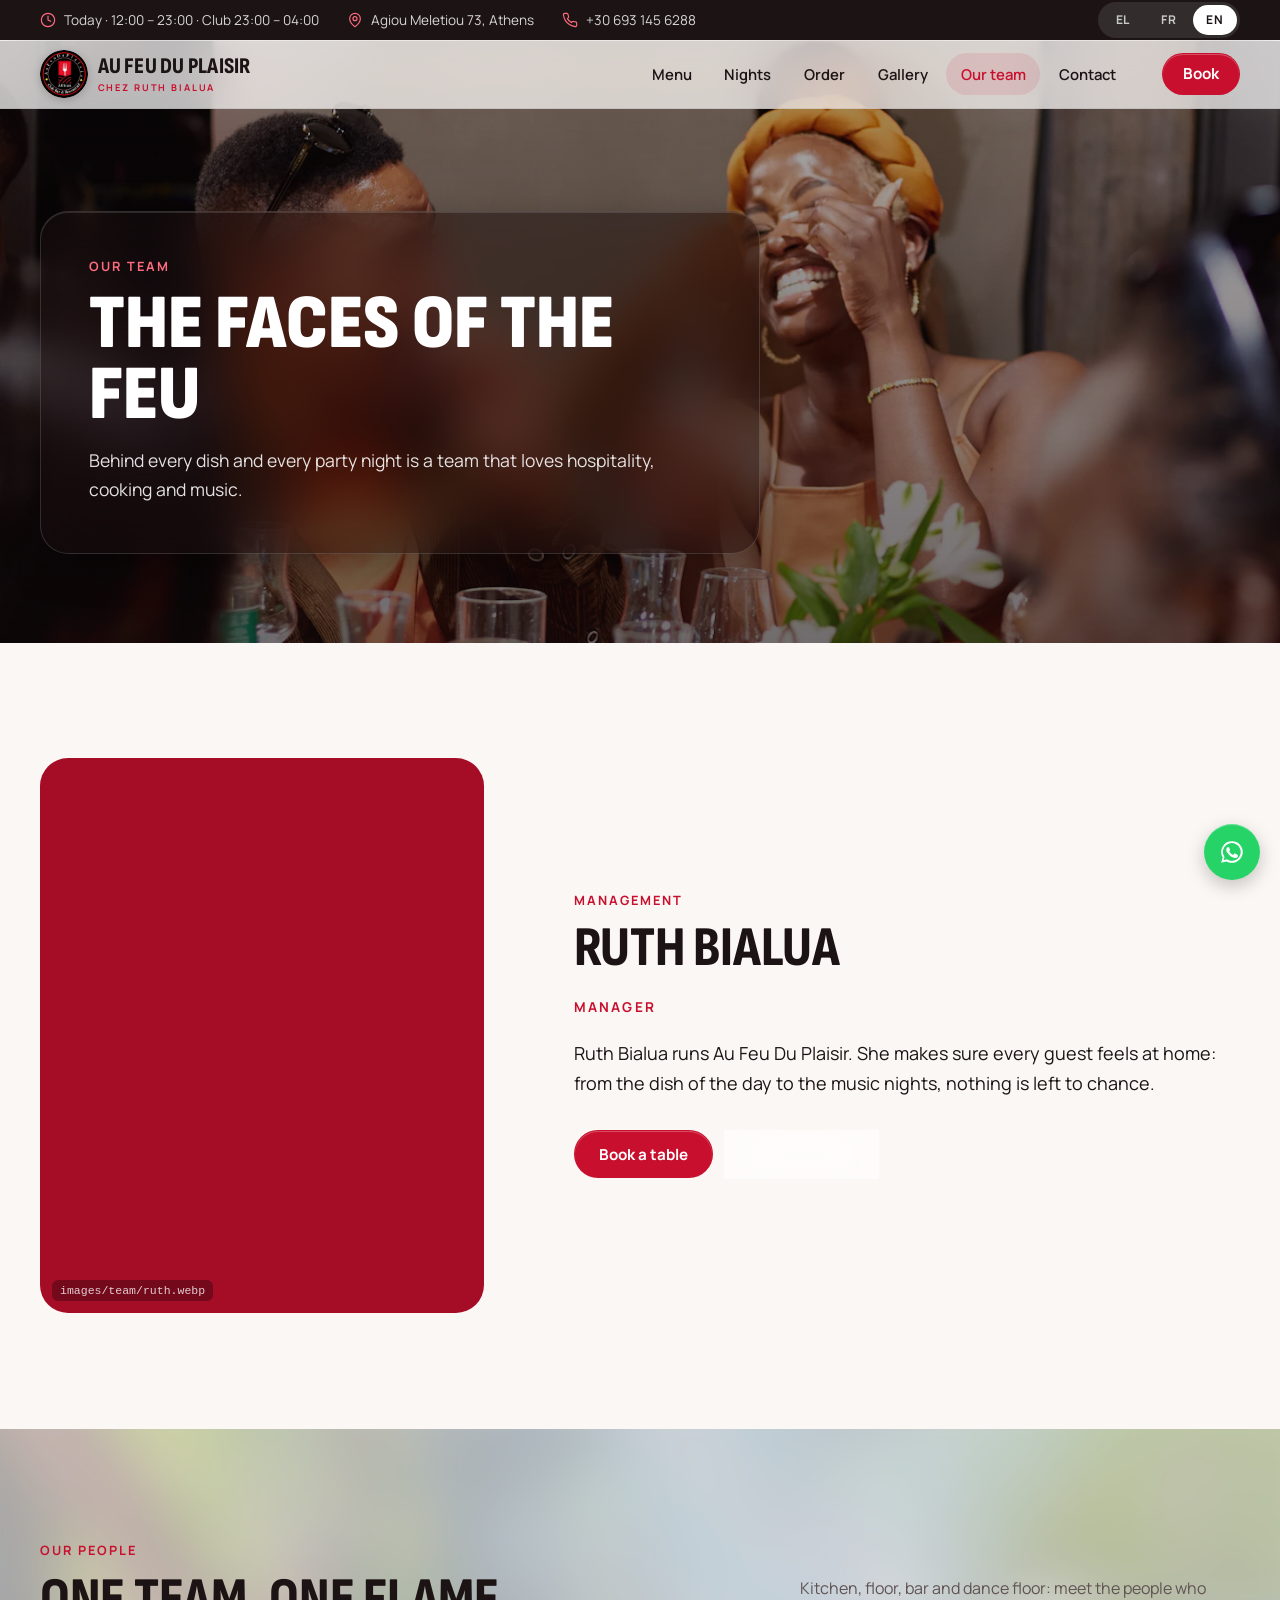
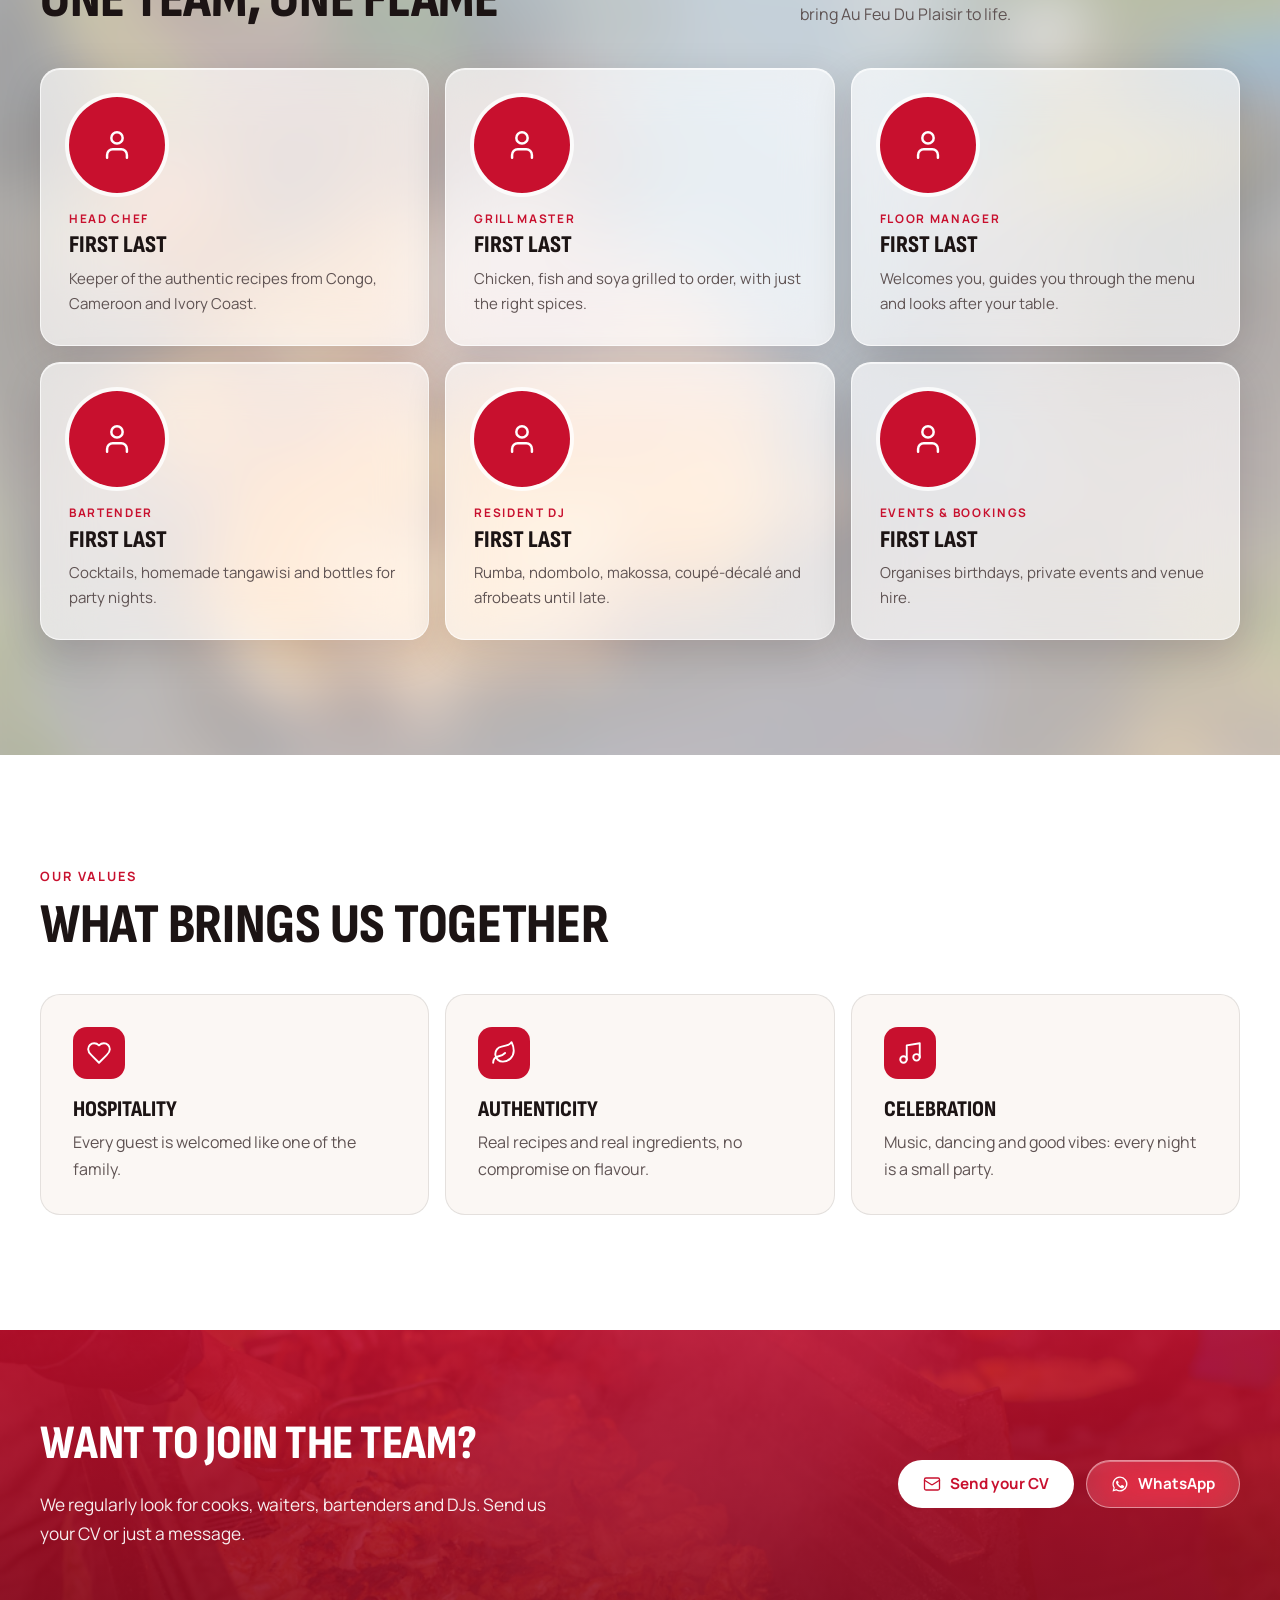
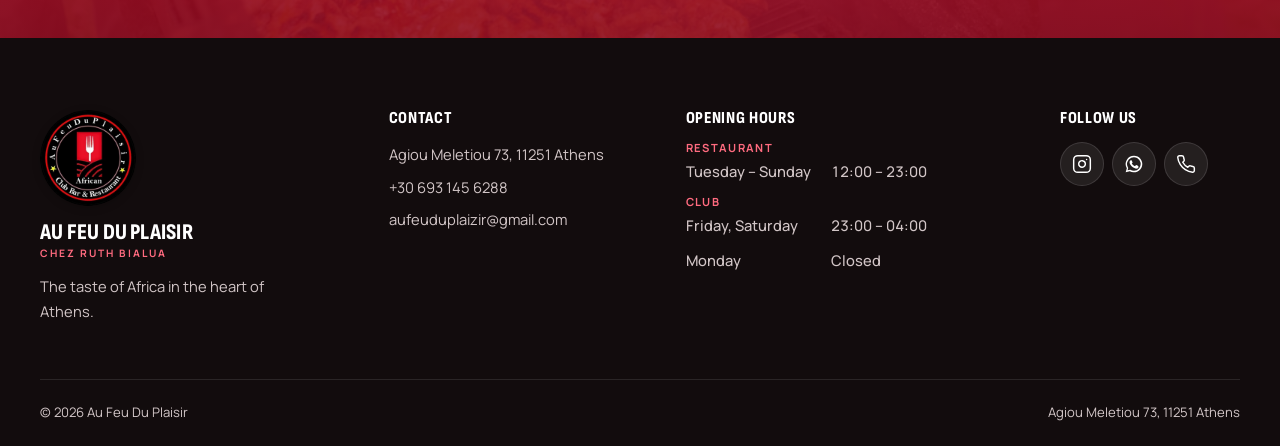
==== commit 5752d3dc: "Place l'intro de l'équipe sous son titre (ordinateur) Co-Authored-By: Claude Opus 5.5 <noreply@anthr" ====
--- a/equipe.html
+++ b/equipe.html
@@ -23,7 +23,7 @@
   <link rel="preconnect" href="https://fonts.googleapis.com">
   <link rel="preconnect" href="https://fonts.gstatic.com" crossorigin>
   <link href="https://fonts.googleapis.com/css2?family=Manrope:wght@400;500;600;700&family=Sofia+Sans+Condensed:ital,wght@0,600;0,800;0,900;1,800&display=swap" rel="stylesheet">
-  <link rel="stylesheet" href="css/style.css?v=202610101032">
+  <link rel="stylesheet" href="css/style.css?v=202610101049">
 
 </head>
 <body data-title-key="team.metaTitle">
@@ -224,8 +224,8 @@
     <symbol id="i-leaf" viewBox="0 0 24 24"><path d="M11 20A7 7 0 0 1 9.8 6.1C15.5 5 17 4.48 19 2c1 2 2 4.18 2 8 0 5.5-4.78 10-10 10Z"/><path d="M2 21c0-3 1.85-5.36 5.08-6C9.5 14.52 12 13 13 12"/></symbol>
   </svg>
 
-  <script src="js/config.js?v=202610101032"></script>
-  <script src="js/i18n.js?v=202610101032"></script>
-  <script src="js/main.js?v=202610101032"></script>
+  <script src="js/config.js?v=202610101049"></script>
+  <script src="js/i18n.js?v=202610101049"></script>
+  <script src="js/main.js?v=202610101049"></script>
 </body>
 </html>
--- a/css/style.css
+++ b/css/style.css
@@ -242,6 +242,8 @@
 .section__head { display: flex; justify-content: space-between; align-items: flex-end; gap: 1.5rem 3rem; flex-wrap: wrap; margin-bottom: 2.5rem; }
 .section__head .title { margin: 0; }
 .section__intro { max-width: 44ch; margin: 0; }
+.section__head--stack { flex-direction: column; align-items: flex-start; gap: 1rem; }
+.section__head--stack .section__intro { max-width: 60ch; font-size: 1.05rem; }
 
 /* ---------- Histoire ---------- */
 .about__grid { display: grid; grid-template-columns: .9fr 1.1fr; gap: clamp(40px, 7vw, 104px); align-items: center; }
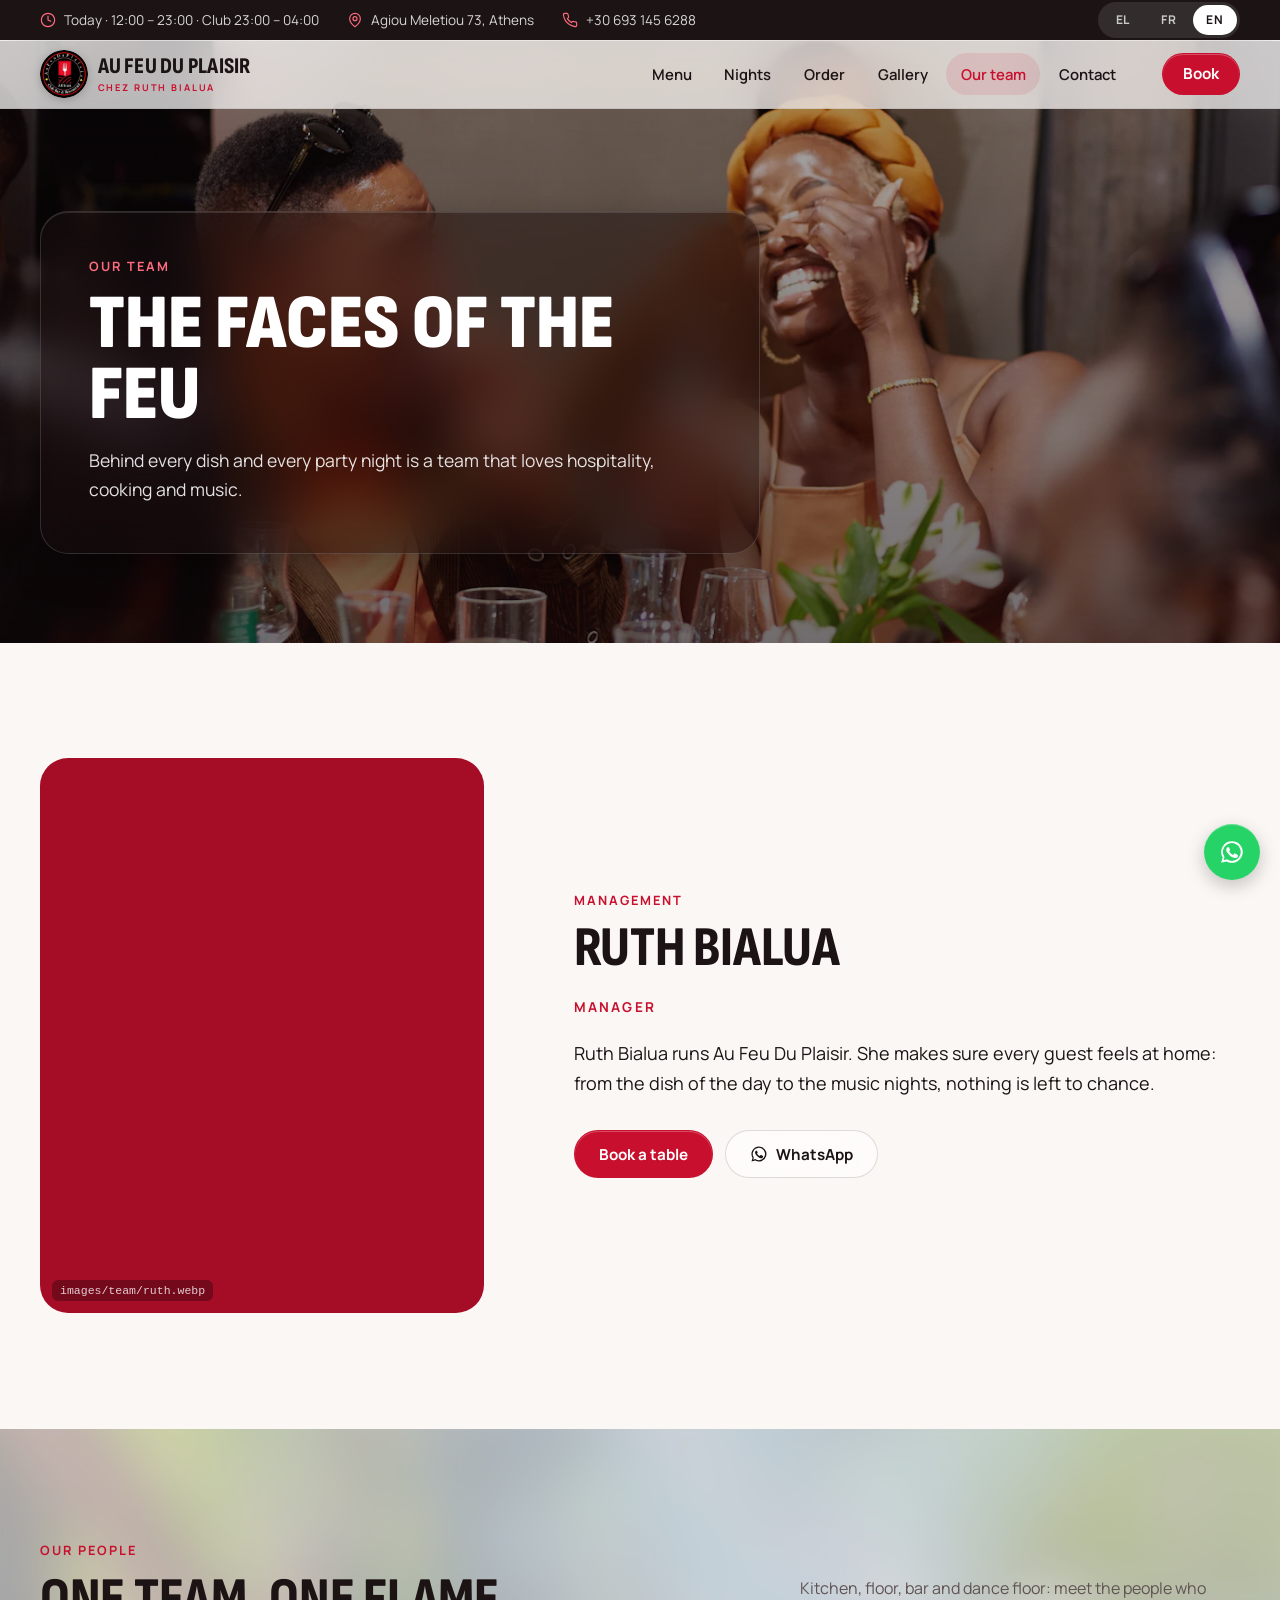
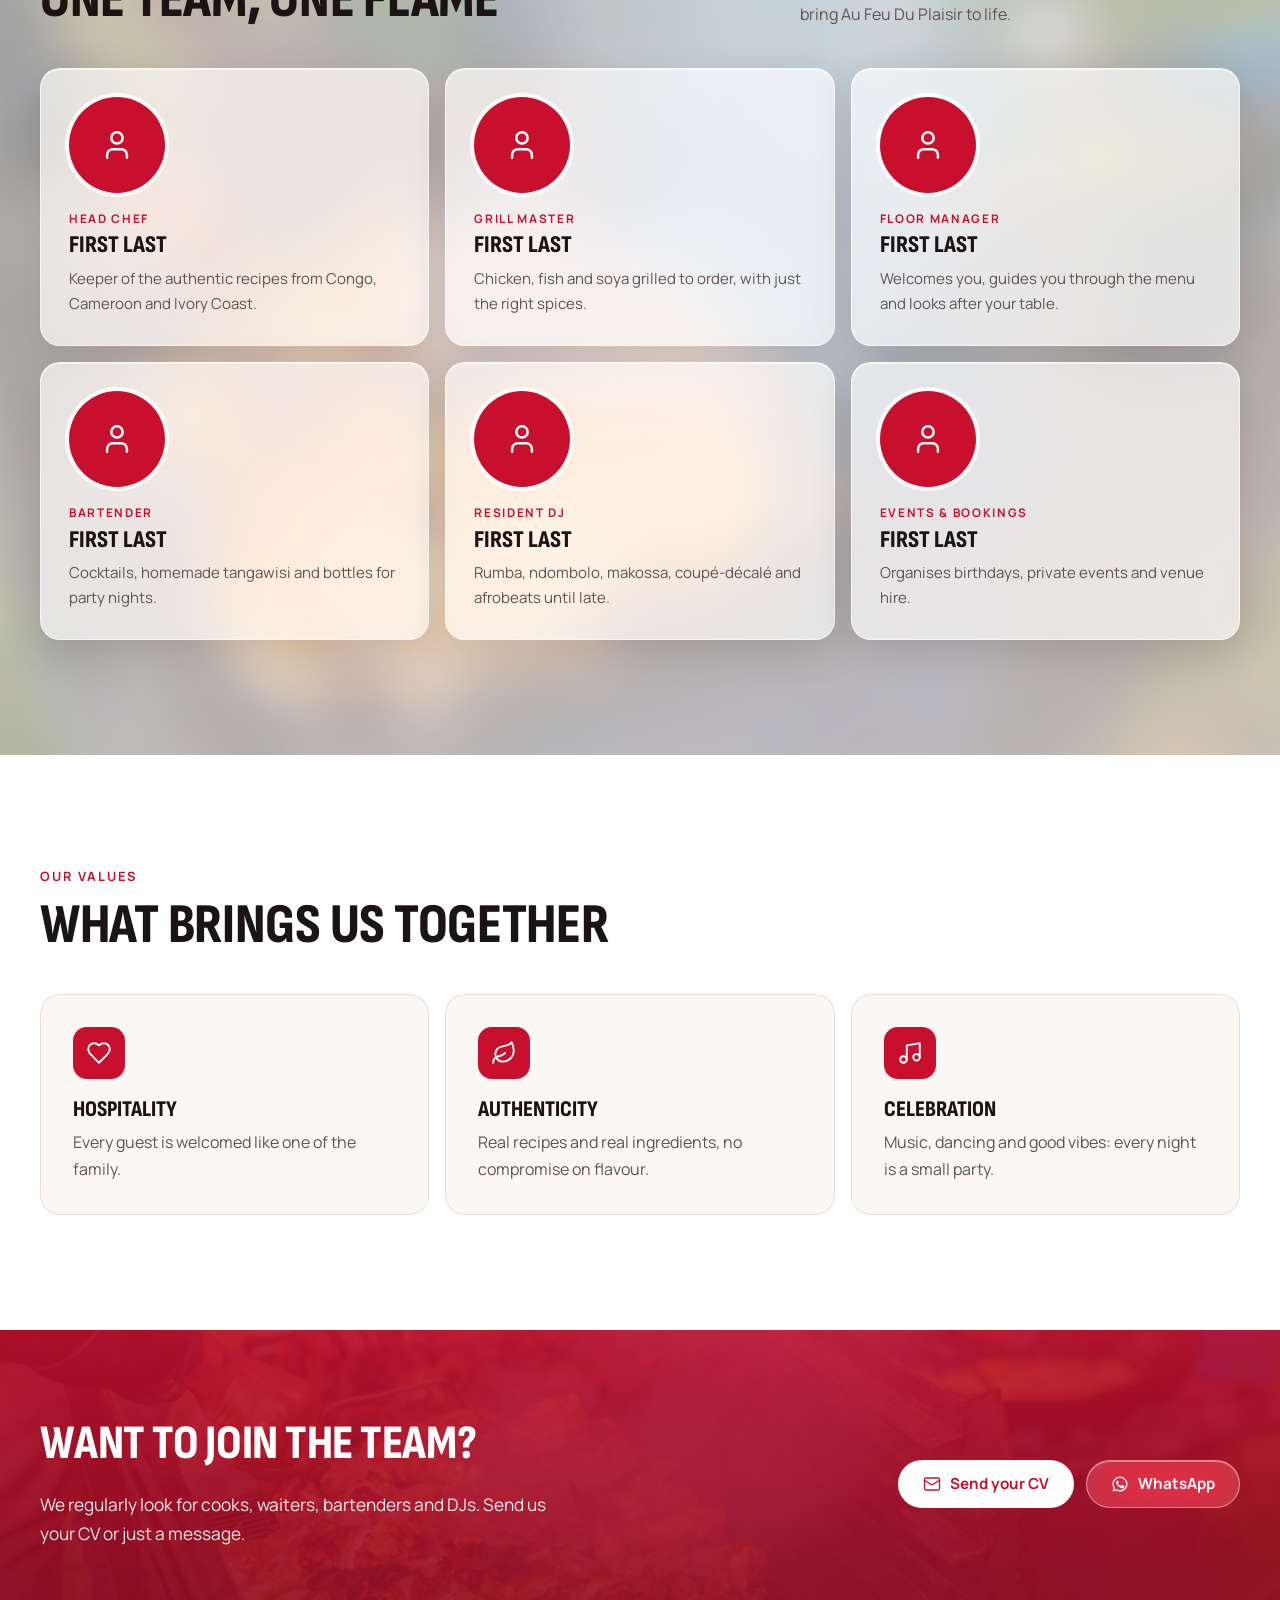
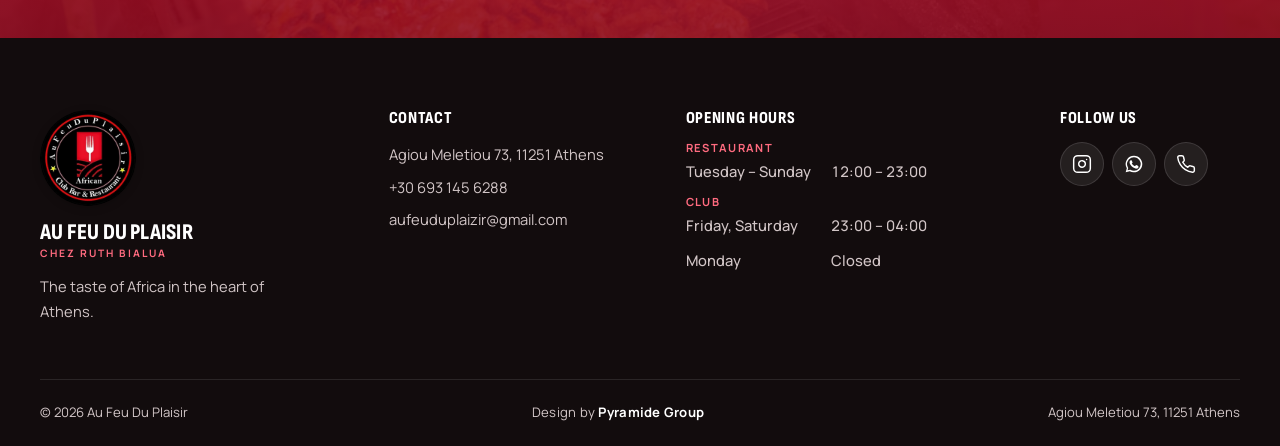
==== commit 80beaaae: "Reflet de lumière au survol + signature « Design by Pyramide Group » - Même effet que libyangi.pyram" ====
--- a/equipe.html
+++ b/equipe.html
@@ -23,7 +23,7 @@
   <link rel="preconnect" href="https://fonts.googleapis.com">
   <link rel="preconnect" href="https://fonts.gstatic.com" crossorigin>
   <link href="https://fonts.googleapis.com/css2?family=Manrope:wght@400;500;600;700&family=Sofia+Sans+Condensed:ital,wght@0,600;0,800;0,900;1,800&display=swap" rel="stylesheet">
-  <link rel="stylesheet" href="css/style.css?v=202610101049">
+  <link rel="stylesheet" href="css/style.css?v=202610101057">
 
 </head>
 <body data-title-key="team.metaTitle">
@@ -185,6 +185,7 @@
     </div>
     <div class="container footer__bottom">
       <span>© <span id="year"></span> Au Feu Du Plaisir</span>
+      <span class="credit">Design by <strong>Pyramide Group</strong></span>
       <span>Agiou Meletiou 73, 11251 Athens</span>
     </div>
   </footer>
@@ -224,8 +225,8 @@
     <symbol id="i-leaf" viewBox="0 0 24 24"><path d="M11 20A7 7 0 0 1 9.8 6.1C15.5 5 17 4.48 19 2c1 2 2 4.18 2 8 0 5.5-4.78 10-10 10Z"/><path d="M2 21c0-3 1.85-5.36 5.08-6C9.5 14.52 12 13 13 12"/></symbol>
   </svg>
 
-  <script src="js/config.js?v=202610101049"></script>
-  <script src="js/i18n.js?v=202610101049"></script>
-  <script src="js/main.js?v=202610101049"></script>
+  <script src="js/config.js?v=202610101057"></script>
+  <script src="js/i18n.js?v=202610101057"></script>
+  <script src="js/main.js?v=202610101057"></script>
 </body>
 </html>
--- a/css/style.css
+++ b/css/style.css
@@ -139,6 +139,30 @@
 }
 .btn--soft:hover { background: #fff; border-color: rgba(28, 20, 20, .3); }
 .btn:disabled { opacity: .5; cursor: not-allowed; }
+
+/* Reflet de lumière au survol (même effet que libyangi.pyramide-id.com) */
+.btn, .member, .value, .ocard, .nlist li { position: relative; overflow: hidden; isolation: isolate; }
+.btn::after {
+  content: ""; position: absolute; inset: -2px; pointer-events: none;
+  background: linear-gradient(115deg, transparent 32%, rgba(255, 255, 255, .5) 48%, rgba(255, 255, 255, .12) 54%, transparent 72%);
+  transform: translateX(-130%) skewX(-8deg); transition: transform .75s;
+}
+.btn:hover::after, .btn:focus-visible::after { transform: translateX(130%) skewX(-8deg); }
+/* sur les boutons clairs, un reflet rosé reste visible */
+.btn--white::after, .btn--soft::after {
+  background: linear-gradient(115deg, transparent 32%, rgba(200, 16, 46, .16) 48%, rgba(200, 16, 46, .05) 54%, transparent 72%);
+}
+.member::after, .value::after, .ocard::after, .nlist li::after {
+  content: ""; position: absolute; inset: 0; pointer-events: none; border-radius: inherit;
+  background: linear-gradient(115deg, transparent 30%, rgba(255, 255, 255, .5) 48%, rgba(255, 255, 255, .12) 53%, transparent 70%);
+  transform: translateX(-130%); transition: transform .85s;
+}
+.nlist li::after { background: linear-gradient(115deg, transparent 30%, rgba(255, 255, 255, .16) 48%, rgba(255, 255, 255, .04) 53%, transparent 70%); }
+.member:hover::after, .value:hover::after, .ocard:hover::after, .nlist li:hover::after { transform: translateX(130%); }
+/* écrans tactiles : le reflet passe une fois quand la carte apparaît */
+@media (hover: none) {
+  .member.en-vue::after, .value.en-vue::after, .ocard.en-vue::after, .nlist li.en-vue::after { transform: translateX(130%); }
+}
 
 /* ---------- Barre d'infos ---------- */
 .topbar { background: var(--ink); color: rgba(255, 255, 255, .82); font-size: .85rem; position: relative; z-index: 51; }
@@ -426,7 +450,9 @@
 .footer__social { display: flex; gap: .5rem; }
 .footer__social a { width: 44px; height: 44px; display: grid; place-items: center; background: rgba(255, 255, 255, .08); border: 1px solid rgba(255, 255, 255, .12); border-radius: 50%; color: #fff; transition: background-color .2s var(--ease), border-color .2s var(--ease); }
 .footer__social a:hover { background: var(--red); border-color: var(--red); }
-.footer__bottom { display: flex; justify-content: space-between; flex-wrap: wrap; gap: .5rem 1rem; margin-top: 56px; padding: 1.4rem 0; border-top: 1px solid rgba(255, 255, 255, .1); font-size: .82rem; }
+.footer__bottom { display: flex; justify-content: space-between; align-items: center; flex-wrap: wrap; gap: .5rem 1rem; margin-top: 56px; padding: 1.4rem 0; border-top: 1px solid rgba(255, 255, 255, .1); font-size: .82rem; }
+.credit { letter-spacing: .02em; }
+.credit strong { color: #fff; font-weight: 700; }
 
 /* ---------- WhatsApp flottant ---------- */
 .fab { position: fixed; right: 20px; bottom: calc(20px + env(safe-area-inset-bottom)); z-index: 40; width: 56px; height: 56px; border-radius: 50%; display: grid; place-items: center; background: #25D366; color: #fff; box-shadow: 0 6px 18px rgba(0, 0, 0, .22), inset 0 1px 0 rgba(255, 255, 255, .3); }
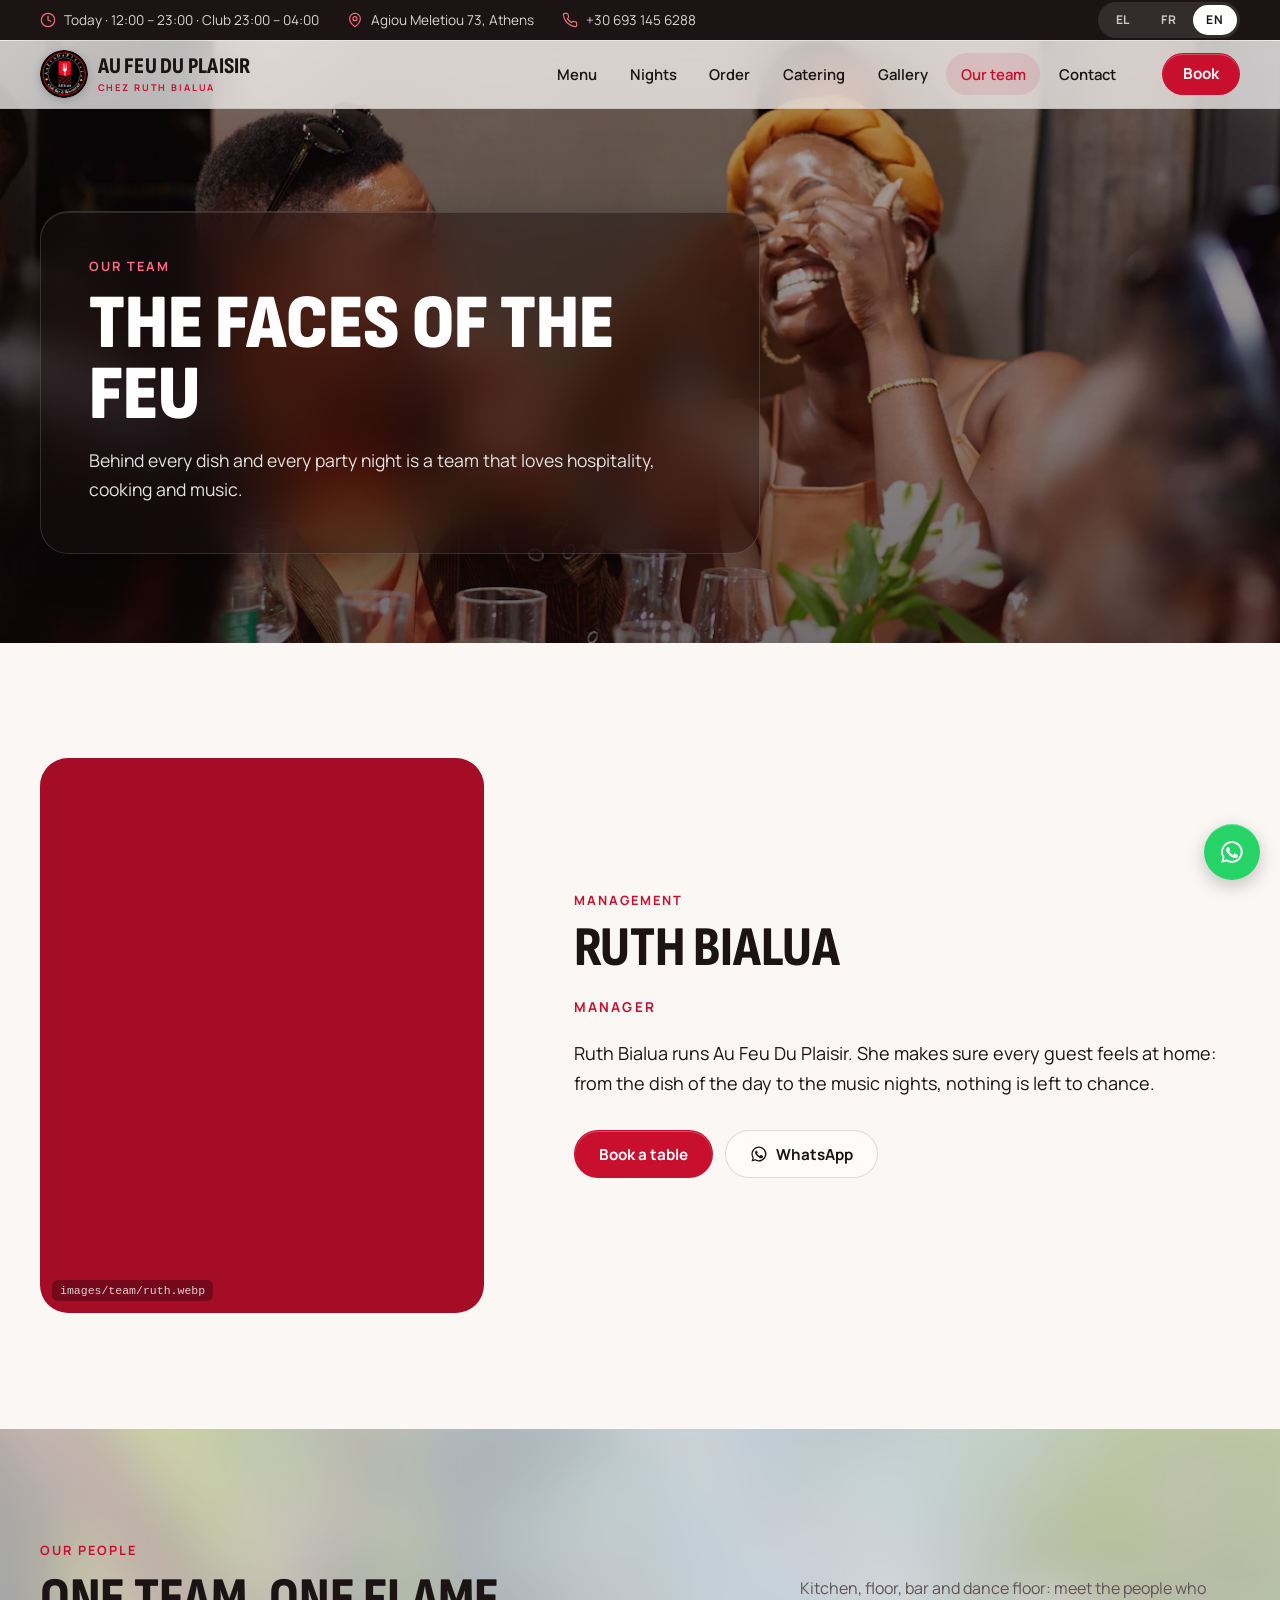
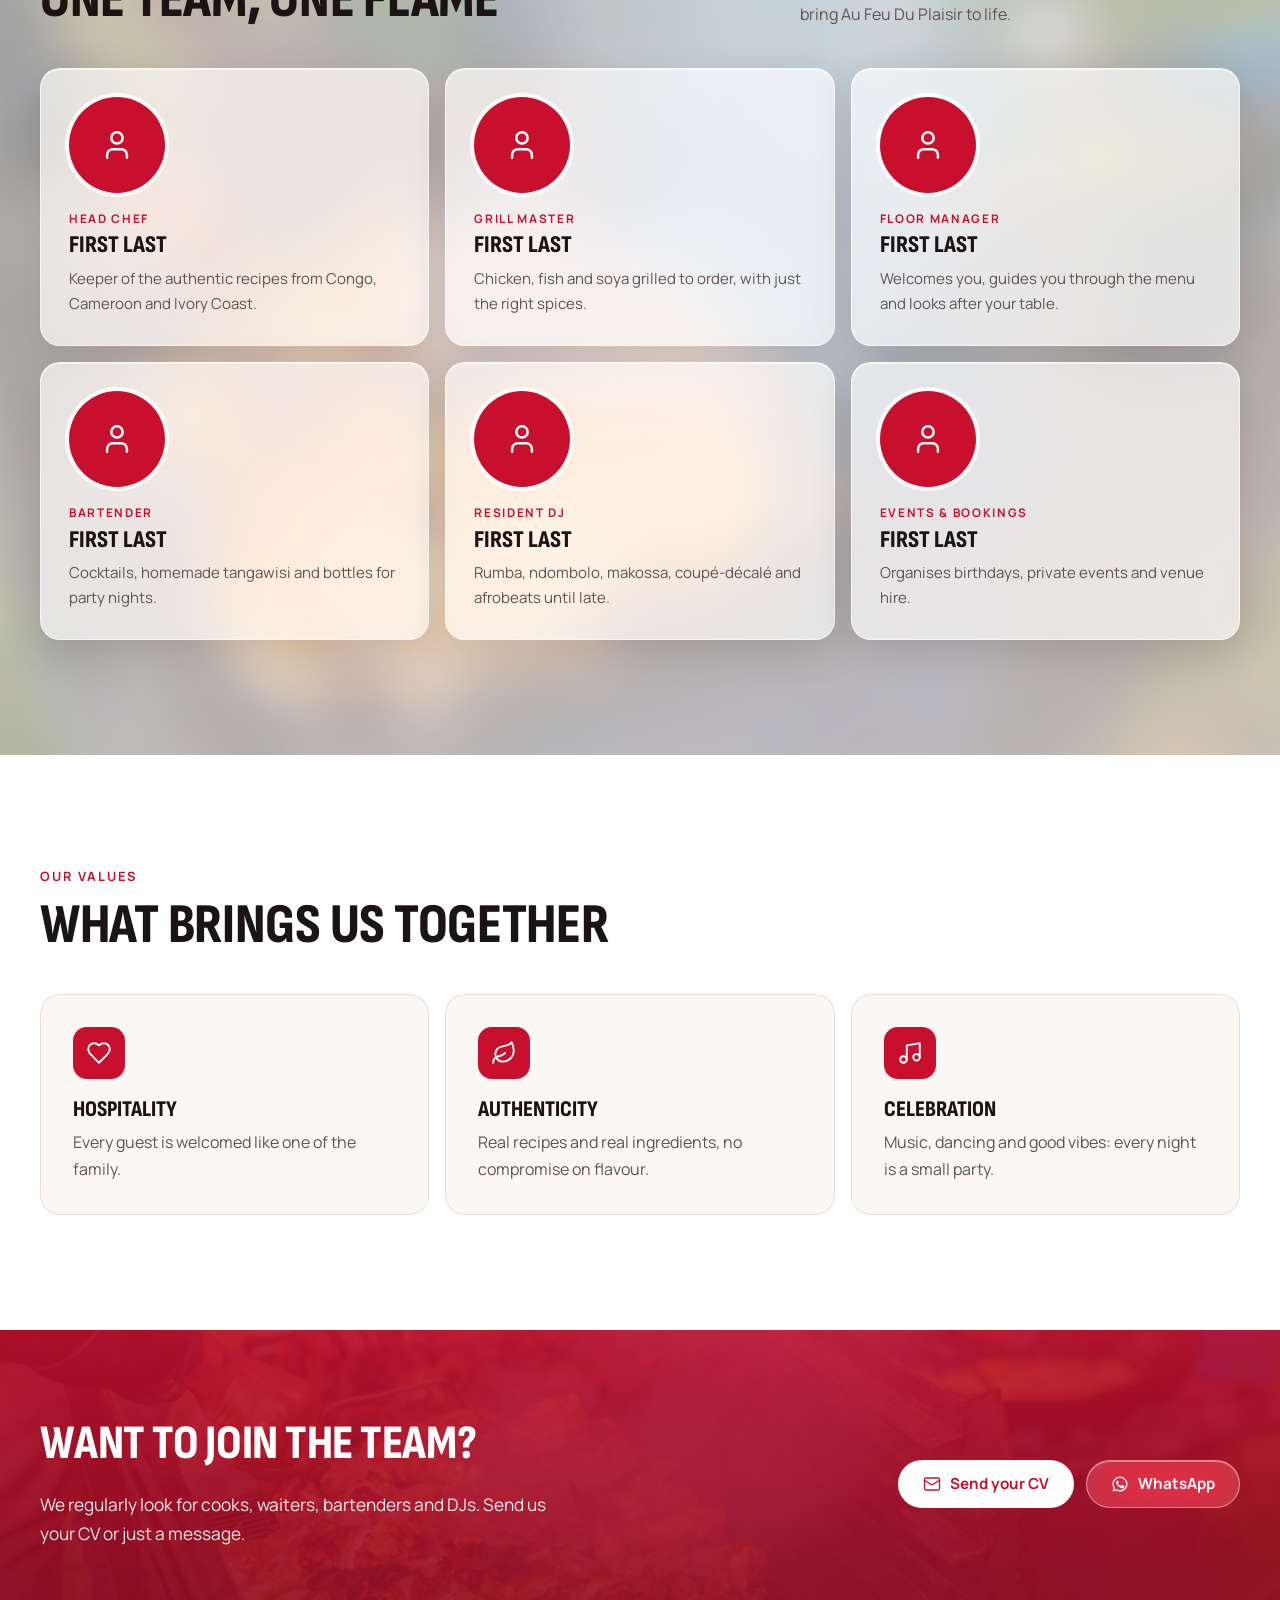
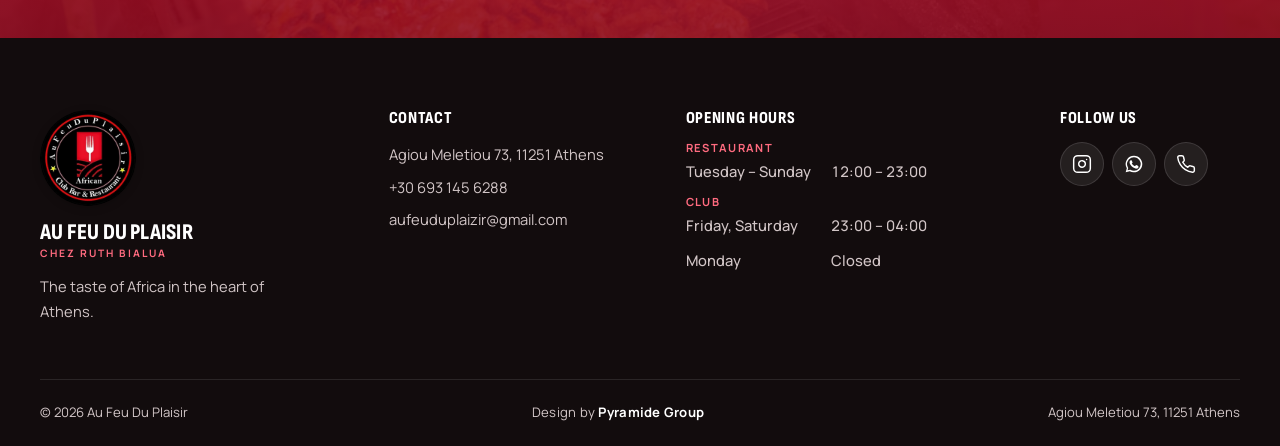
==== commit b8d0cd1b: "Ajoute la section « Service traiteur » - Vraie photo de buffet du client + 3 illustrations (Unsplash" ====
--- a/equipe.html
+++ b/equipe.html
@@ -23,7 +23,7 @@
   <link rel="preconnect" href="https://fonts.googleapis.com">
   <link rel="preconnect" href="https://fonts.gstatic.com" crossorigin>
   <link href="https://fonts.googleapis.com/css2?family=Manrope:wght@400;500;600;700&family=Sofia+Sans+Condensed:ital,wght@0,600;0,800;0,900;1,800&display=swap" rel="stylesheet">
-  <link rel="stylesheet" href="css/style.css?v=202610101057">
+  <link rel="stylesheet" href="css/style.css?v=202610101132">
 
 </head>
 <body data-title-key="team.metaTitle">
@@ -55,6 +55,7 @@
         <a href="index.html#menu" data-i18n="nav.menu">Menu</a>
         <a href="index.html#nights" data-i18n="nav.nights">Soirées</a>
         <a href="index.html#order" data-i18n="nav.order">Commander</a>
+        <a href="index.html#catering" data-i18n="nav.cater">Traiteur</a>
         <a href="index.html#gallery" data-i18n="nav.gallery">Galerie</a>
         <a href="equipe.html" class="is-active" aria-current="page" data-i18n="nav.team">L'équipe</a>
         <a href="index.html#contact" data-i18n="nav.contact">Contact</a>
@@ -225,8 +226,8 @@
     <symbol id="i-leaf" viewBox="0 0 24 24"><path d="M11 20A7 7 0 0 1 9.8 6.1C15.5 5 17 4.48 19 2c1 2 2 4.18 2 8 0 5.5-4.78 10-10 10Z"/><path d="M2 21c0-3 1.85-5.36 5.08-6C9.5 14.52 12 13 13 12"/></symbol>
   </svg>
 
-  <script src="js/config.js?v=202610101057"></script>
-  <script src="js/i18n.js?v=202610101057"></script>
-  <script src="js/main.js?v=202610101057"></script>
+  <script src="js/config.js?v=202610101132"></script>
+  <script src="js/i18n.js?v=202610101132"></script>
+  <script src="js/main.js?v=202610101132"></script>
 </body>
 </html>
--- a/css/style.css
+++ b/css/style.css
@@ -578,3 +578,50 @@
   .team-grid, .values { grid-template-columns: 1fr; }
   .join .order__ctas .btn { flex: 1 1 100%; }
 }
+
+
+/* ==========================================================
+   Service traiteur
+   ========================================================== */
+.catering { background: var(--cream); }
+.catering__grid { display: grid; grid-template-columns: .95fr 1.05fr; gap: clamp(40px, 6vw, 88px); align-items: center; }
+.catering__main { position: relative; margin: 0; }
+.catering__photo { aspect-ratio: 4 / 5; border-radius: var(--r-lg); }
+.catering__caption {
+  position: absolute; left: 16px; bottom: 16px; display: inline-flex; align-items: center; gap: .5rem;
+  padding: .6rem 1rem; border-radius: 999px; font-size: .85rem; font-weight: 700;
+}
+.catering__caption .i { color: var(--red); }
+.offers { display: grid; grid-template-columns: 1fr 1fr; gap: 12px; margin: 2rem 0; }
+.offers li { display: flex; gap: .9rem; padding: 1.1rem; background: #fff; border: 1px solid var(--line); border-radius: var(--r-sm); position: relative; overflow: hidden; isolation: isolate; }
+.offers li > .i { width: 40px; height: 40px; padding: 9px; border-radius: 10px; background: var(--red-soft); color: var(--red); }
+.offers h3 { font: 800 1.1rem/1.1 var(--display); text-transform: uppercase; margin: 0 0 .25rem; }
+.offers p { margin: 0; font-size: .88rem; color: var(--muted); line-height: 1.5; }
+.offers li::after {
+  content: ""; position: absolute; inset: 0; pointer-events: none;
+  background: linear-gradient(115deg, transparent 30%, rgba(200, 16, 46, .08) 48%, rgba(200, 16, 46, .03) 53%, transparent 70%);
+  transform: translateX(-130%); transition: transform .85s;
+}
+.offers li:hover::after { transform: translateX(130%); }
+@media (hover: none) { .offers li.en-vue::after { transform: translateX(130%); } }
+.catering__ctas { display: flex; flex-wrap: wrap; gap: .75rem; }
+.catering__strip { display: grid; grid-template-columns: repeat(3, 1fr); gap: 12px; margin-top: clamp(40px, 6vw, 72px); }
+.catering__strip .photo { aspect-ratio: 4 / 3; border-radius: var(--r); }
+.steps__title { font: 800 1.5rem/1 var(--display); text-transform: uppercase; margin: clamp(40px, 6vw, 64px) 0 1.25rem; }
+.steps { display: grid; grid-template-columns: repeat(3, 1fr); gap: 12px; counter-reset: none; }
+.steps li { display: flex; gap: 1rem; align-items: flex-start; padding: 1.4rem; border-radius: var(--r); background: rgba(255, 255, 255, .8); }
+.steps__num { flex: none; width: 40px; height: 40px; display: grid; place-items: center; border-radius: 50%; background: var(--red); color: #fff; font: 800 1.2rem/1 var(--display); }
+.steps h4 { font: 800 1.15rem/1.1 var(--display); text-transform: uppercase; margin: .35rem 0 .3rem; }
+.steps p { margin: 0; font-size: .9rem; color: var(--muted); }
+
+@media (max-width: 900px) {
+  .catering__grid { grid-template-columns: 1fr; }
+  .catering__photo { aspect-ratio: 4 / 3; }
+  .steps { grid-template-columns: 1fr; }
+}
+@media (max-width: 600px) {
+  .offers { grid-template-columns: 1fr; }
+  .catering__strip { grid-template-columns: 1fr 1fr; }
+  .catering__strip .photo:last-child { grid-column: span 2; aspect-ratio: 16 / 9; }
+  .catering__ctas .btn { flex: 1 1 100%; }
+}
